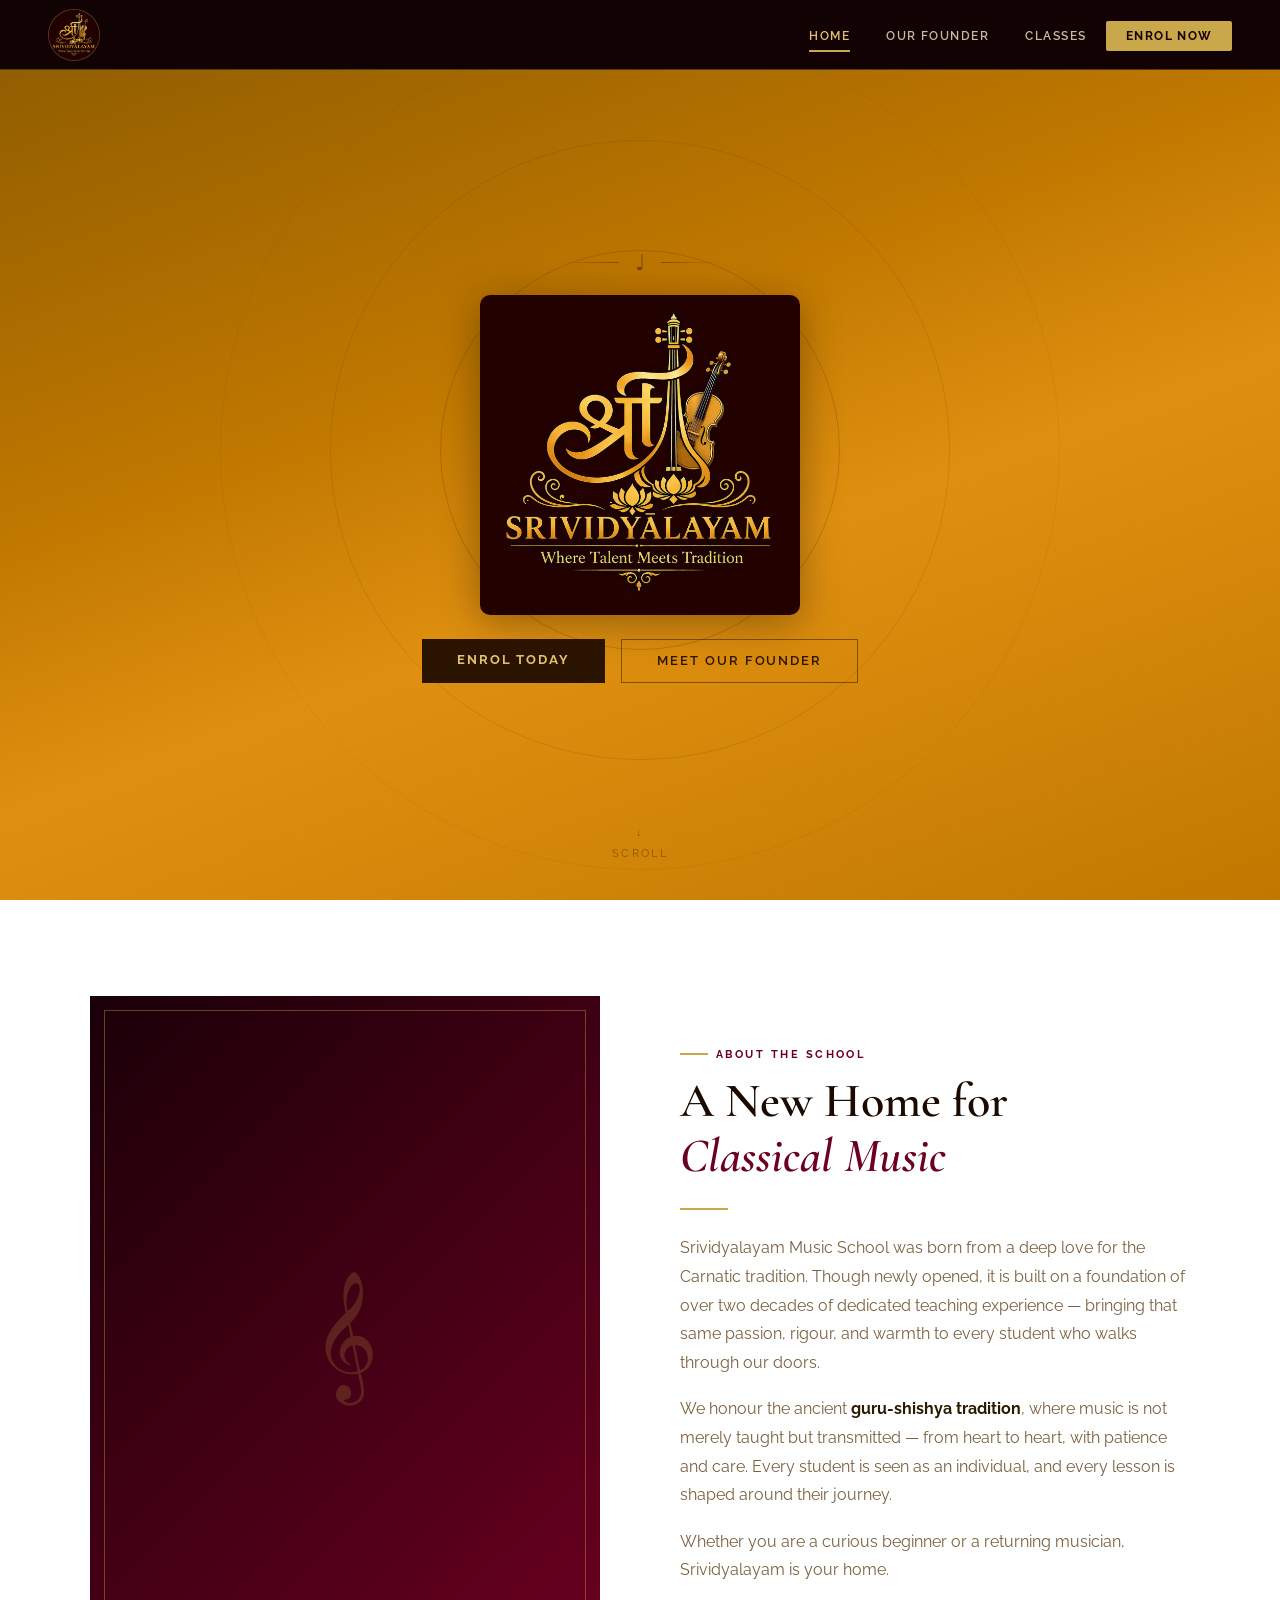
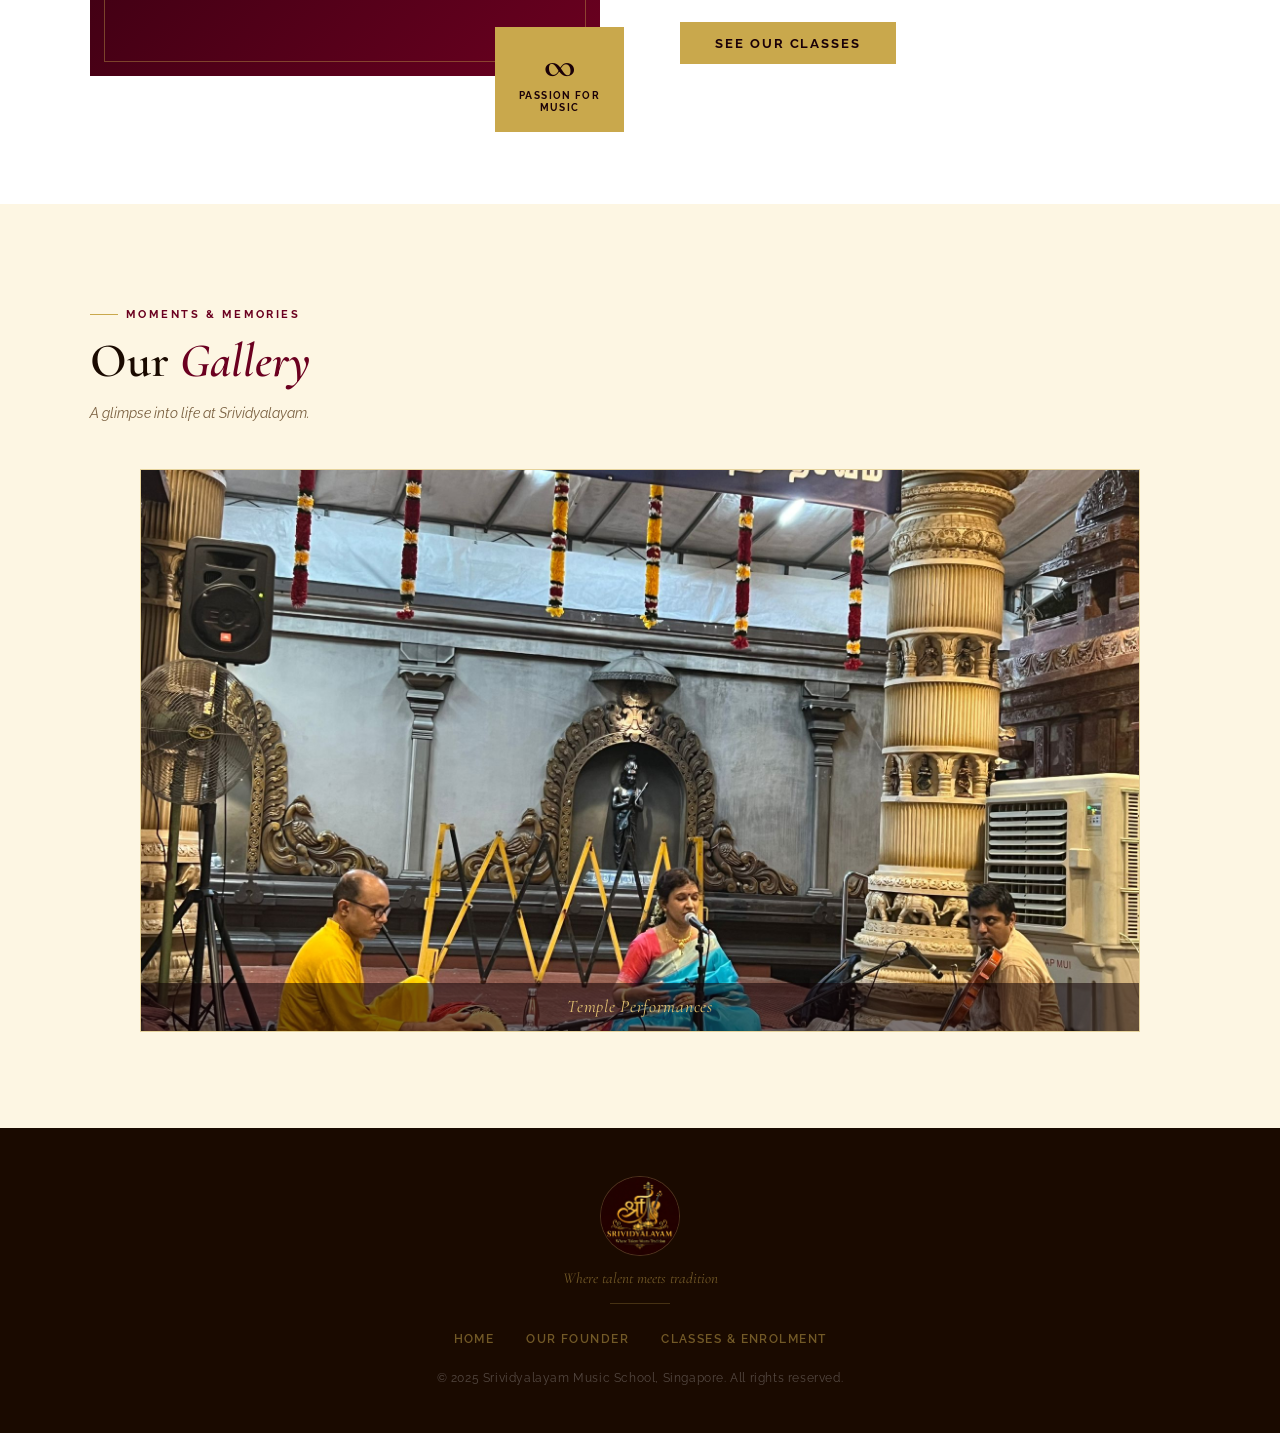
==== srividyalayam/index.html @ ca464e17 "added pictures" ====
<!DOCTYPE html>
<html lang="en">
<head>
  <meta charset="UTF-8" />
  <meta name="viewport" content="width=device-width, initial-scale=1.0" />
  <title>Srividyalayam Music School</title>
  <link rel="stylesheet" href="css/style.css" />
  <link rel="stylesheet" href="css/index.css" />
</head>
<body>

  <!-- NAV -->
  <nav>
    <a class="nav-logo" href="index.html">
      <img src="images/logo.jpg" alt="Srividyalayam Music School" />
    </a>
    <button class="nav-hamburger" aria-label="Toggle menu">
      <span></span><span></span><span></span>
    </button>
    <ul class="nav-links">
      <li><a href="index.html">Home</a></li>
      <li><a href="founder.html">Our Founder</a></li>
      <li><a href="classes.html">Classes</a></li>
      <li><a href="classes.html#enrol" class="nav-cta">Enrol Now</a></li>
    </ul>
  </nav>

  <!-- HERO -->
  <section id="hero" >
    <div class="hero-ornament"></div>
    <div class="hero-ornament"></div>
    <div class="hero-ornament"></div>
    <div class="hero-content">
      <div class="hero-divider">
        <div class="hero-line"></div>
        <span>♩</span>
        <div class="hero-line right"></div>
      </div>
     <img src="images/logo.jpg" ... style="width: min(320px, 78vw); border-radius: 10px; display: block; margin: 0 auto 1.5rem auto; box-shadow: 0 8px 40px rgba(0,0,0,0.35);" />
      <div class="hero-btns">
        <a href="classes.html" class="btn-primary" style="background: #2A1400; color: var(--gold-light);">Enrol Today</a>
        <a href="founder.html" class="btn-ghost" style="color: #2A1400; border-color: rgba(42,20,0,0.5);">Meet Our Founder</a>
      </div>
    </div>
    <div class="hero-scroll">
      <span>↓</span>
      <span>Scroll</span>
    </div>
  </section>

  <!-- ABOUT -->
  <section id="about">
    <div class="section-inner">
      <div class="about-grid">
        <div class="about-visual reveal">
          <div class="about-frame">
            <span class="about-frame-icon">𝄞</span>
          </div>
          <div class="about-badge">
            <!-- Replace with your own milestone, e.g. number of students -->
            <span class="about-badge-num">∞</span>
            <span class="about-badge-label">Passion for<br>Music</span>
          </div>
        </div>
        <div class="about-text reveal">
          <div class="section-badge"><span class="badge-line"></span>About the School</div>
          <h2 class="section-title">A New Home for<br><em>Classical Music</em></h2>
          <div class="about-divider"></div>
          <p>Srividyalayam Music School was born from a deep love for the Carnatic tradition. Though newly opened, it is built on a foundation of over two decades of dedicated teaching experience — bringing that same passion, rigour, and warmth to every student who walks through our doors.</p>
          <p>We honour the ancient <strong>guru-shishya tradition</strong>, where music is not merely taught but transmitted — from heart to heart, with patience and care. Every student is seen as an individual, and every lesson is shaped around their journey.</p>
          <p>Whether you are a curious beginner or a returning musician, Srividyalayam is your home.</p>
          <a href="classes.html" class="btn-primary" style="margin-top: 1.2rem;">See Our Classes</a>
        </div>
      </div>
    </div>
  </section>

<!-- GALLERY -->
<section id="gallery">
  <div class="section-inner">
    <div class="reveal">
      <div class="section-badge"><span class="badge-line"></span>Moments & Memories</div>
      <h2 class="section-title">Our <em>Gallery</em></h2>
      <p class="gallery-note">A glimpse into life at Srividyalayam.</p>
    </div>
    <div class="gallery-carousel reveal">
      <div class="gallery-slide active">
        <img src="images/photo6.jpg" alt="Temple Performances" />
        <div class="gallery-caption">Temple Performances</div>
      </div>
      <div class="gallery-slide">
        <img src="images/photo2.jpg" alt="Competition" />
        <div class="gallery-caption">Competitions</div>
      </div>
      <div class="gallery-slide">
        <img src="images/photo8.jpg" alt="Performances" />
        <div class="gallery-caption">Performances</div>
      </div>
      <div class="gallery-slide">
        <img src="images/photo1.jpg" alt="Temple Performances" />
        <div class="gallery-caption">Temple Performances</div>
      </div>
      <div class="gallery-slide">
        <img src="images/photo3.jpg" alt="Esplanade Concourse" />
        <div class="gallery-caption">Esplanade Concourse Performances</div>
      </div>
      <div class="gallery-slide">
        <img src="images/photo15.jpg" alt="Competition" />
        <div class="gallery-caption">Competitions</div>
      </div>
      <div class="gallery-slide">
        <img src="images/photo14.jpg" alt="Sifas Festival" />
        <div class="gallery-caption">Sifas Festival Concerts</div>
      </div>
      <div class="gallery-slide">
        <img src="images/photo11.jpg" alt="Performances" />
        <div class="gallery-caption">Performances</div>
      </div>
      <div class="gallery-slide">
        <img src="images/photo10.jpg" alt="Temple Performances" />
        <div class="gallery-caption">Temple Performances</div>
      </div>
      <div class="gallery-slide">
        <img src="images/photo4.jpg" alt="Sifas Festival" />
        <div class="gallery-caption">Sifas Festival Concerts</div>
      </div>
      <div class="gallery-slide">
        <img src="images/photo12.jpg" alt="Performances" />
        <div class="gallery-caption">Performances</div>
      </div>
      <div class="gallery-slide">
        <img src="images/photo9.jpg" alt="Esplanade Concourse" />
        <div class="gallery-caption">Esplanade Concourse Performances</div>
      </div>
      <div class="gallery-slide">
        <img src="images/photo16.jpg" alt="Competition" />
        <div class="gallery-caption">Competitions</div>
      </div>
      <div class="gallery-slide">
        <img src="images/photo7.jpg" alt="Temple Performances" />
        <div class="gallery-caption">Temple Performances</div>
      </div>
      <div class="gallery-slide">
        <img src="images/photo13.jpg" alt="Performances" />
        <div class="gallery-caption">Performances</div>
      </div>


      <!-- Dot indicators — 15 dots for 15 slides -->
      <div class="gallery-dots">
        <span class="gallery-dot active"></span>
        <span class="gallery-dot"></span>
        <span class="gallery-dot"></span>
        <span class="gallery-dot"></span>
        <span class="gallery-dot"></span>
        <span class="gallery-dot"></span>
        <span class="gallery-dot"></span>
        <span class="gallery-dot"></span>
        <span class="gallery-dot"></span>
        <span class="gallery-dot"></span>
        <span class="gallery-dot"></span>
        <span class="gallery-dot"></span>
        <span class="gallery-dot"></span>
        <span class="gallery-dot"></span>
        <span class="gallery-dot"></span>
      </div>
    </div>
  </div>
</section>

  <!-- FOOTER -->
  <footer>
    <div class="footer-inner">
      <div class="footer-logo"><img src="images/logo.jpg" alt="Srividyalayam" style="height:80px;width:80px;object-fit:contain;border-radius:50%;border:1px solid rgba(201,168,76,0.3);background:var(--crimson-deep);"></div>
      <div class="footer-tagline">Where talent meets tradition</div>
      <div class="footer-divider"></div>
      <ul class="footer-links">
        <li><a href="index.html">Home</a></li>
        <li><a href="founder.html">Our Founder</a></li>
        <li><a href="classes.html">Classes & Enrolment</a></li>
      </ul>
      <p class="footer-copy">© 2025 Srividyalayam Music School, Singapore. All rights reserved.</p>
    </div>
  </footer>

  <script src="js/main.js"></script>
</body>
</html>
---- srividyalayam/css/style.css ----
/* =============================================
   SRIVIDYALAYAM — Shared Stylesheet
   ============================================= */

@import url('https://fonts.googleapis.com/css2?family=Cormorant+Garamond:ital,wght@0,400;0,500;0,600;1,400;1,600&family=Raleway:wght@300;400;500;600;700&display=swap');

*,
*::before,
*::after {
  margin: 0;
  padding: 0;
  box-sizing: border-box;
}

:root {
  --crimson: #6B0020;
  --crimson-light: #85002A;
  --crimson-deep: #1A0008;
  --gold: #C9A84C;
  --gold-light: #E2C272;
  --gold-pale: #F5E9C8;
  --cream: #FDF6E3;
  --dark: #1A0A00;
  --text: #2C1A00;
  --muted: #7A6040;
}

html {
  scroll-behavior: smooth;
}

body {
  font-family: 'Raleway', sans-serif;
  background: var(--cream);
  color: var(--text);
  overflow-x: hidden;
}

/* ---- NAV ---- */
nav {
  position: fixed;
  top: 0;
  left: 0;
  right: 0;
  z-index: 100;
  background: rgba(15, 0, 5, 0.98);
  backdrop-filter: blur(8px);
  display: flex;
  align-items: center;
  justify-content: space-between;
  padding: 0 3rem;
  height: 70px;
  border-bottom: 1px solid rgba(201, 168, 76, 0.35);
}

.nav-logo {
  display: flex;
  align-items: center;
  text-decoration: none;
}

.nav-logo img {
  height: 52px;
  width: 52px;
  object-fit: contain;
  border-radius: 50%;
  border: 1px solid rgba(201, 168, 76, 0.35);
  background: var(--crimson-deep);
}

.nav-links {
  display: flex;
  gap: 0.25rem;
  list-style: none;
}

.nav-links a {
  font-size: 0.76rem;
  font-weight: 600;
  letter-spacing: 0.12em;
  text-transform: uppercase;
  color: rgba(245, 233, 200, 0.8);
  text-decoration: none;
  padding: 0.5rem 1rem;
  transition: color 0.2s;
  position: relative;
}

.nav-links a:hover {
  color: var(--gold-light);
}

.nav-links a.active {
  color: var(--gold-light);
}

.nav-links a.active::after {
  content: '';
  position: absolute;
  bottom: -1px;
  left: 1rem;
  right: 1rem;
  height: 2px;
  background: var(--gold);
}

.nav-cta {
  background: var(--gold) !important;
  color: var(--crimson-deep) !important;
  border-radius: 2px;
  font-weight: 700 !important;
  padding: 0.5rem 1.2rem !important;
}

.nav-cta:hover {
  background: var(--gold-light) !important;
}

.nav-cta.active::after {
  display: none;
}

/* Hamburger */
.nav-hamburger {
  display: none;
  flex-direction: column;
  gap: 5px;
  cursor: pointer;
  background: none;
  border: none;
  padding: 4px;
}

.nav-hamburger span {
  display: block;
  width: 24px;
  height: 2px;
  background: var(--gold-light);
  transition: all 0.3s;
}

/* ---- SHARED UTILITIES ---- */
.section-inner {
  max-width: 1100px;
  margin: 0 auto;
}

.section-badge {
  display: inline-flex;
  align-items: center;
  gap: 0.5rem;
  font-size: 0.7rem;
  font-weight: 700;
  letter-spacing: 0.22em;
  text-transform: uppercase;
  color: var(--crimson);
  margin-bottom: 0.8rem;
}

.badge-line {
  width: 28px;
  height: 1.5px;
  background: var(--gold);
  display: inline-block;
}

.section-title {
  font-family: 'Cormorant Garamond', serif;
  font-size: clamp(2rem, 4vw, 3rem);
  font-weight: 600;
  color: var(--dark);
  line-height: 1.15;
  margin-bottom: 1rem;
}

.section-title em {
  font-style: italic;
  color: var(--crimson);
}

.btn-primary {
  background: var(--gold);
  color: var(--crimson-deep);
  padding: 0.85rem 2.2rem;
  font-family: 'Raleway', sans-serif;
  font-size: 0.8rem;
  font-weight: 700;
  letter-spacing: 0.15em;
  text-transform: uppercase;
  border: none;
  cursor: pointer;
  text-decoration: none;
  display: inline-block;
  transition: background 0.2s, transform 0.15s;
  border-radius: 0;
}

.btn-primary:hover {
  background: var(--gold-light);
  transform: translateY(-1px);
}

.btn-ghost {
  background: transparent;
  color: var(--gold-light);
  padding: 0.85rem 2.2rem;
  font-family: 'Raleway', sans-serif;
  font-size: 0.8rem;
  font-weight: 600;
  letter-spacing: 0.15em;
  text-transform: uppercase;
  border: 1px solid rgba(201, 168, 76, 0.5);
  cursor: pointer;
  text-decoration: none;
  display: inline-block;
  transition: border-color 0.2s, color 0.2s;
}

.btn-ghost:hover {
  border-color: var(--gold);
  color: var(--gold);
}

/* ---- REVEAL ANIMATION ---- */
.reveal {
  opacity: 0;
  transform: translateY(28px);
  transition: opacity 0.65s ease, transform 0.65s ease;
}

.reveal.visible {
  opacity: 1;
  transform: none;
}

/* ---- PAGE HERO (founder + classes pages) ---- */
.page-hero {
  background: linear-gradient(160deg, #8B5A00 0%, #C07800 40%, #E09010 60%, #C07800 100%);
  padding: 12rem 2rem 8rem;
  text-align: center;
  position: relative;
  overflow: hidden;
}

.page-hero::before {
  content: '';
  position: absolute;
  width: 500px;
  height: 500px;
  border-radius: 50%;
  border: 1px solid rgba(100, 50, 0, 0.2);
  top: 50%;
  left: 50%;
  transform: translate(-50%, -50%);
  pointer-events: none;
}

.page-hero-label {
  font-size: 0.7rem;
  font-weight: 700;
  letter-spacing: 0.28em;
  text-transform: uppercase;
  color: var(--crimson-deep);
  margin-bottom: 0.8rem;
  display: block;
  position: relative;
  z-index: 2;
}

.page-hero-title {
  font-family: 'Cormorant Garamond', serif;
  font-size: clamp(2.4rem, 5vw, 4rem);
  font-weight: 600;
  color: var(--crimson-deep);
  line-height: 1.1;
  position: relative;
  z-index: 2;
}

.page-hero-title em {
  font-style: italic;
  color: var(--crimson);
}

.page-hero-sub {
  font-family: 'Cormorant Garamond', serif;
  font-size: 1.1rem;
  font-style: italic;
  color: rgba(92, 0, 0, 0.6);
  margin-top: 0.75rem;
  position: relative;
  z-index: 2;
}

/* ---- SHARED FORM STYLES ---- */
.form-heading {
  font-family: 'Cormorant Garamond', serif;
  font-size: 1.6rem;
  font-weight: 600;
  color: var(--dark);
  margin-bottom: 0.4rem;
}

.form-sub {
  font-size: 0.85rem;
  color: var(--muted);
  margin-bottom: 1.8rem;
  line-height: 1.6;
}

.form-group {
  margin-bottom: 1.2rem;
}

.form-group label {
  display: block;
  font-size: 0.68rem;
  font-weight: 700;
  letter-spacing: 0.15em;
  text-transform: uppercase;
  color: var(--muted);
  margin-bottom: 0.4rem;
}

.form-group input,
.form-group select,
.form-group textarea {
  width: 100%;
  padding: 0.75rem 1rem;
  border: 1px solid rgba(107, 0, 32, 0.2);
  background: var(--cream);
  font-family: 'Raleway', sans-serif;
  font-size: 0.9rem;
  color: var(--text);
  outline: none;
  transition: border-color 0.2s;
  border-radius: 0;
  appearance: none;
}

.form-group input:focus,
.form-group select:focus,
.form-group textarea:focus {
  border-color: var(--crimson);
}

.form-group textarea {
  resize: vertical;
  min-height: 110px;
}

.form-row {
  display: grid;
  grid-template-columns: 1fr 1fr;
  gap: 1rem;
}

.form-submit {
  width: 100%;
  background: var(--crimson);
  color: var(--gold-pale);
  border: none;
  padding: 1rem;
  font-family: 'Raleway', sans-serif;
  font-size: 0.78rem;
  font-weight: 700;
  letter-spacing: 0.18em;
  text-transform: uppercase;
  cursor: pointer;
  transition: background 0.2s;
  border-radius: 0;
  margin-top: 0.5rem;
}

.form-submit:hover {
  background: var(--crimson-deep);
}

.form-success {
  display: none;
  text-align: center;
  padding: 2rem;
  font-family: 'Cormorant Garamond', serif;
  font-size: 1.2rem;
  color: var(--crimson);
  font-style: italic;
}

.form-note {
  font-size: 0.78rem;
  color: var(--muted);
  font-style: italic;
  margin-bottom: 1rem;
}

/* ---- FOOTER ---- */
footer {
  background: var(--dark);
  padding: 3rem 2rem;
  text-align: center;
}

.footer-inner {
  max-width: 1100px;
  margin: 0 auto;
}

.footer-logo {
  font-family: 'Cormorant Garamond', serif;
  font-size: 1.6rem;
  font-weight: 600;
  color: var(--gold-light);
  margin-bottom: 0.4rem;
}

.footer-tagline {
  font-family: 'Cormorant Garamond', serif;
  font-style: italic;
  color: rgba(201, 168, 76, 0.5);
  font-size: 0.95rem;
  margin-bottom: 1rem;
}

.footer-links {
  display: flex;
  gap: 2rem;
  justify-content: center;
  list-style: none;
  margin-bottom: 1.5rem;
}

.footer-links a {
  font-size: 0.75rem;
  font-weight: 600;
  letter-spacing: 0.12em;
  text-transform: uppercase;
  color: rgba(201, 168, 76, 0.5);
  text-decoration: none;
  transition: color 0.2s;
}

.footer-links a:hover {
  color: var(--gold);
}

.footer-divider {
  width: 60px;
  height: 1px;
  background: rgba(201, 168, 76, 0.25);
  margin: 0 auto 1.5rem;
}

.footer-copy {
  font-size: 0.75rem;
  color: rgba(255, 255, 255, 0.25);
  letter-spacing: 0.05em;
}

/* ---- RESPONSIVE ---- */
@media (max-width: 768px) {
  nav {
    padding: 0 1.5rem;
  }

  .nav-hamburger {
    display: flex;
  }

  .nav-links {
    display: none;
    position: absolute;
    top: 70px;
    left: 0;
    right: 0;
    background: var(--crimson-deep);
    flex-direction: column;
    padding: 1rem 0;
    border-bottom: 1px solid rgba(201, 168, 76, 0.3);
  }

  .nav-links.open {
    display: flex;
  }

  .nav-links a {
    padding: 0.85rem 2rem;
  }

  .nav-links a.active::after {
    display: none;
  }

  .form-row {
    grid-template-columns: 1fr;
  }

  .page-hero {
    padding: 9rem 2rem 5rem;
  }
}
---- srividyalayam/css/index.css ----
/* =============================================
   SRIVIDYALAYAM — index.html styles
   ============================================= */

/* Reveal animation */
.reveal {
    opacity: 0;
    transform: translateY(28px);
    transition: opacity 0.65s ease, transform 0.65s ease;
}

.reveal.visible {
    opacity: 1;
    transform: none;
}

/* HERO */
#hero {
    min-height: 100vh;
background: linear-gradient(160deg, #8B5A00 0%, #C07800 40%, #E09010 60%, #C07800 100%);
    display: flex;
    align-items: center;
    justify-content: center;
    text-align: center;
    position: relative;
    overflow: hidden;
    padding: 6rem 2rem 4rem;
}

.hero-ornament {
    position: absolute;
    border-radius: 50%;
    border: 1px solid rgba(201, 168, 76, 0.1);
    top: 50%;
    left: 50%;
    transform: translate(-50%, -50%);
    pointer-events: none;
}

.hero-ornament:nth-child(1) {
    width: 400px;
    height: 400px;
    border-color: rgba(100, 50, 0, 0.25);
}

.hero-ornament:nth-child(2) {
    width: 620px;
    height: 620px;
    border-color: rgba(100, 50, 0, 0.15);
}

.hero-ornament:nth-child(3) {
    width: 840px;
    height: 840px;
    border-color: rgba(100, 50, 0, 0.08);
}

.hero-content {
    position: relative;
    z-index: 2;
    max-width: 720px;
}

.hero-divider {
    display: flex;
    align-items: center;
    gap: 1rem;
    margin-bottom: 1.2rem;
    justify-content: center;
}

.hero-divider span {
    font-size: 1.4rem;
    color: rgba(80, 40, 0, 0.6);
}

.hero-line {
    height: 1px;
    width: 60px;
    background: linear-gradient(to right, transparent, rgba(80, 40, 0, 0.5));
}

.hero-line.right {
    background: linear-gradient(to left, transparent, rgba(80, 40, 0, 0.5));
}

.hero-btns {
    display: flex;
    gap: 1rem;
    justify-content: center;
    flex-wrap: wrap;
}

.hero-scroll {
    position: absolute;
    bottom: 2.5rem;
    left: 50%;
    transform: translateX(-50%);
    color: rgba(80, 40, 0, 0.5);
    font-size: 0.68rem;
    letter-spacing: 0.22em;
    text-transform: uppercase;
    display: flex;
    flex-direction: column;
    align-items: center;
    gap: 0.5rem;
    animation: bobble 2.5s ease-in-out infinite;
}

@keyframes bobble {

    0%,
    100% {
        opacity: 0.4;
        transform: translateX(-50%) translateY(0);
    }

    50% {
        opacity: 1;
        transform: translateX(-50%) translateY(6px);
    }
}

/* ABOUT */
#about {
    background: white;
    padding: 6rem 2rem;
}

.about-grid {
    display: grid;
    grid-template-columns: 1fr 1fr;
    gap: 5rem;
    align-items: center;
}

.about-frame {
    width: 100%;
    aspect-ratio: 3/4;
    background: linear-gradient(135deg, var(--crimson-deep), var(--crimson));
    display: flex;
    align-items: center;
    justify-content: center;
    position: relative;
    overflow: hidden;
}

.about-frame::before {
    content: '';
    position: absolute;
    inset: 14px;
    border: 1px solid rgba(201, 168, 76, 0.4);
    pointer-events: none;
    z-index: 1;
}

.about-frame-icon {
    font-size: 7rem;
    color: rgba(201, 168, 76, 0.2);
    font-family: serif;
}

.about-badge {
    position: absolute;
    bottom: -1.5rem;
    right: -1.5rem;
    background: var(--gold);
    padding: 1.2rem 1.5rem;
    text-align: center;
}

.about-badge-num {
    font-family: 'Cormorant Garamond', serif;
    font-size: 2.4rem;
    font-weight: 600;
    color: var(--crimson-deep);
    display: block;
    line-height: 1;
}

.about-badge-label {
    font-size: 0.65rem;
    font-weight: 700;
    letter-spacing: 0.13em;
    text-transform: uppercase;
    color: var(--crimson-deep);
    margin-top: 0.25rem;
    display: block;
}

.about-visual {
    position: relative;
    padding-bottom: 2rem;
}

.about-divider {
    width: 48px;
    height: 2px;
    background: var(--gold);
    margin: 1.5rem 0;
}

.about-text p {
    font-size: 0.97rem;
    line-height: 1.85;
    color: var(--muted);
    margin-bottom: 1.1rem;
}

.about-text p strong {
    color: var(--text);
}

/* GALLERY */
#gallery { background: var(--cream); padding: 6rem 2rem; }
.gallery-note {
  font-size: 0.88rem; color: var(--muted);
  font-style: italic; margin-top: 0.5rem; margin-bottom: 3rem;
}

.gallery-carousel {
  position: relative;
  width: 100%;
  max-width: 1000px;
  aspect-ratio: 16/9;
  margin: 0 auto;
  background: var(--gold-pale);
  border: 1px solid rgba(201, 168, 76, 0.35);
  overflow: hidden;
}

.gallery-slide {
  position: absolute; inset: 0;
  display: flex; align-items: center; justify-content: center;
  opacity: 0;
  transition: opacity 1.2s ease-in-out;
}

.gallery-slide.active { opacity: 1; }

.gallery-slide img {
  width: 100%; height: 100%;
  object-fit: cover;
  display: block;
}

.gallery-emoji {
  font-size: 6rem;
  color: rgba(139, 0, 0, 0.15);
}

.gallery-caption {
  position: absolute; bottom: 0; left: 0; right: 0;
  background: rgba(15, 0, 5, 0.55);
  color: var(--gold-light);
  font-family: 'Cormorant Garamond', serif;
  font-size: 1.1rem; font-style: italic;
  letter-spacing: 0.04em;
  padding: 0.85rem 1.5rem;
  text-align: center;
}

.gallery-dots {
  position: absolute; bottom: 3rem; left: 50%; transform: translateX(-50%);
  display: flex; gap: 0.5rem; z-index: 2;
}

.gallery-dot {
  width: 7px; height: 7px; border-radius: 50%;
  background: rgba(201, 168, 76, 0.35);
  cursor: pointer; transition: background 0.3s;
}

.gallery-dot.active { background: var(--gold); }

.gallery-dots {
  display: none;
}

@media (max-width: 768px) {
  .gallery-carousel { max-width: 100%; }
}
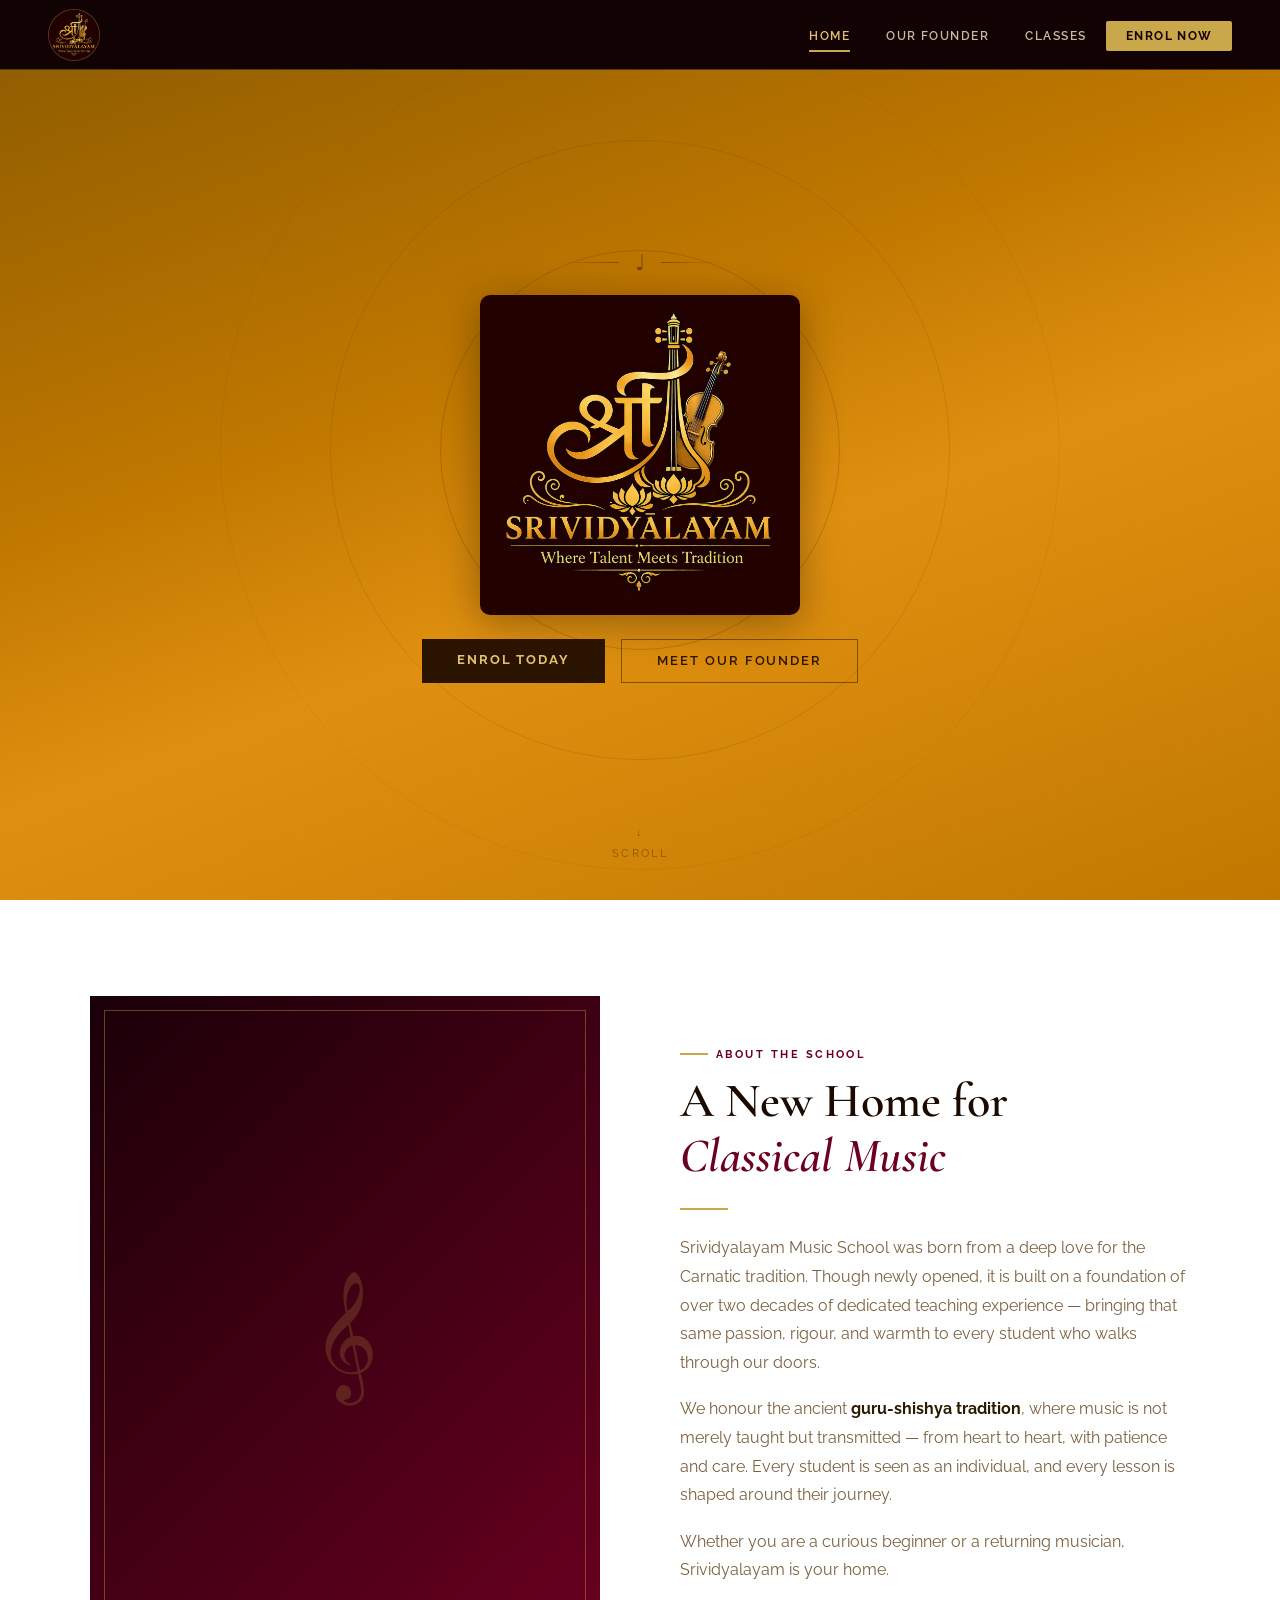
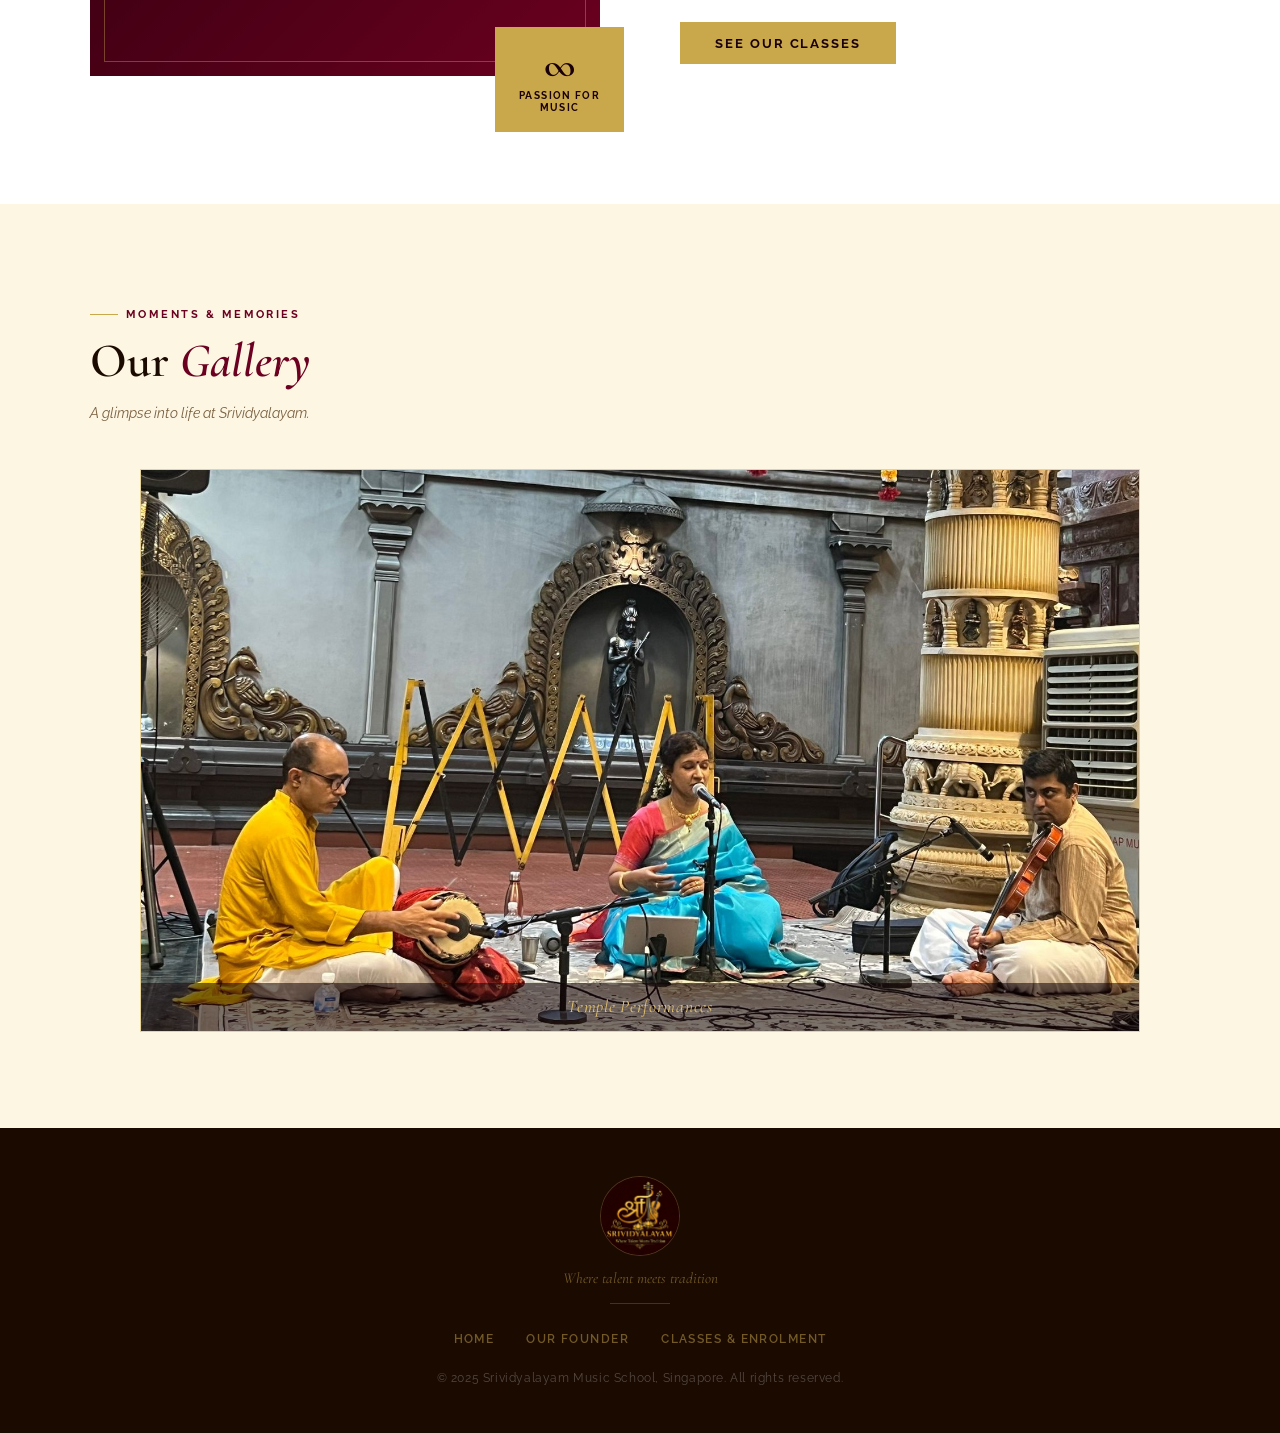
==== commit c8123d1e: "edit gallery speed" ====
--- a/srividyalayam/index.html
+++ b/srividyalayam/index.html
@@ -89,7 +89,7 @@
         <div class="gallery-caption">Temple Performances</div>
       </div>
       <div class="gallery-slide">
-        <img src="images/photo2.jpg" alt="Competition" />
+        <img src="images/photo15.jpg" alt="Competition" />
         <div class="gallery-caption">Competitions</div>
       </div>
       <div class="gallery-slide">
@@ -105,12 +105,12 @@
         <div class="gallery-caption">Esplanade Concourse Performances</div>
       </div>
       <div class="gallery-slide">
-        <img src="images/photo15.jpg" alt="Competition" />
-        <div class="gallery-caption">Competitions</div>
-      </div>
-      <div class="gallery-slide">
         <img src="images/photo14.jpg" alt="Sifas Festival" />
         <div class="gallery-caption">Sifas Festival Concerts</div>
+      </div>
+            <div class="gallery-slide">
+        <img src="images/photo2.jpg" alt="Temple Performances" />
+        <div class="gallery-caption">Temple Performances</div>
       </div>
       <div class="gallery-slide">
         <img src="images/photo11.jpg" alt="Performances" />
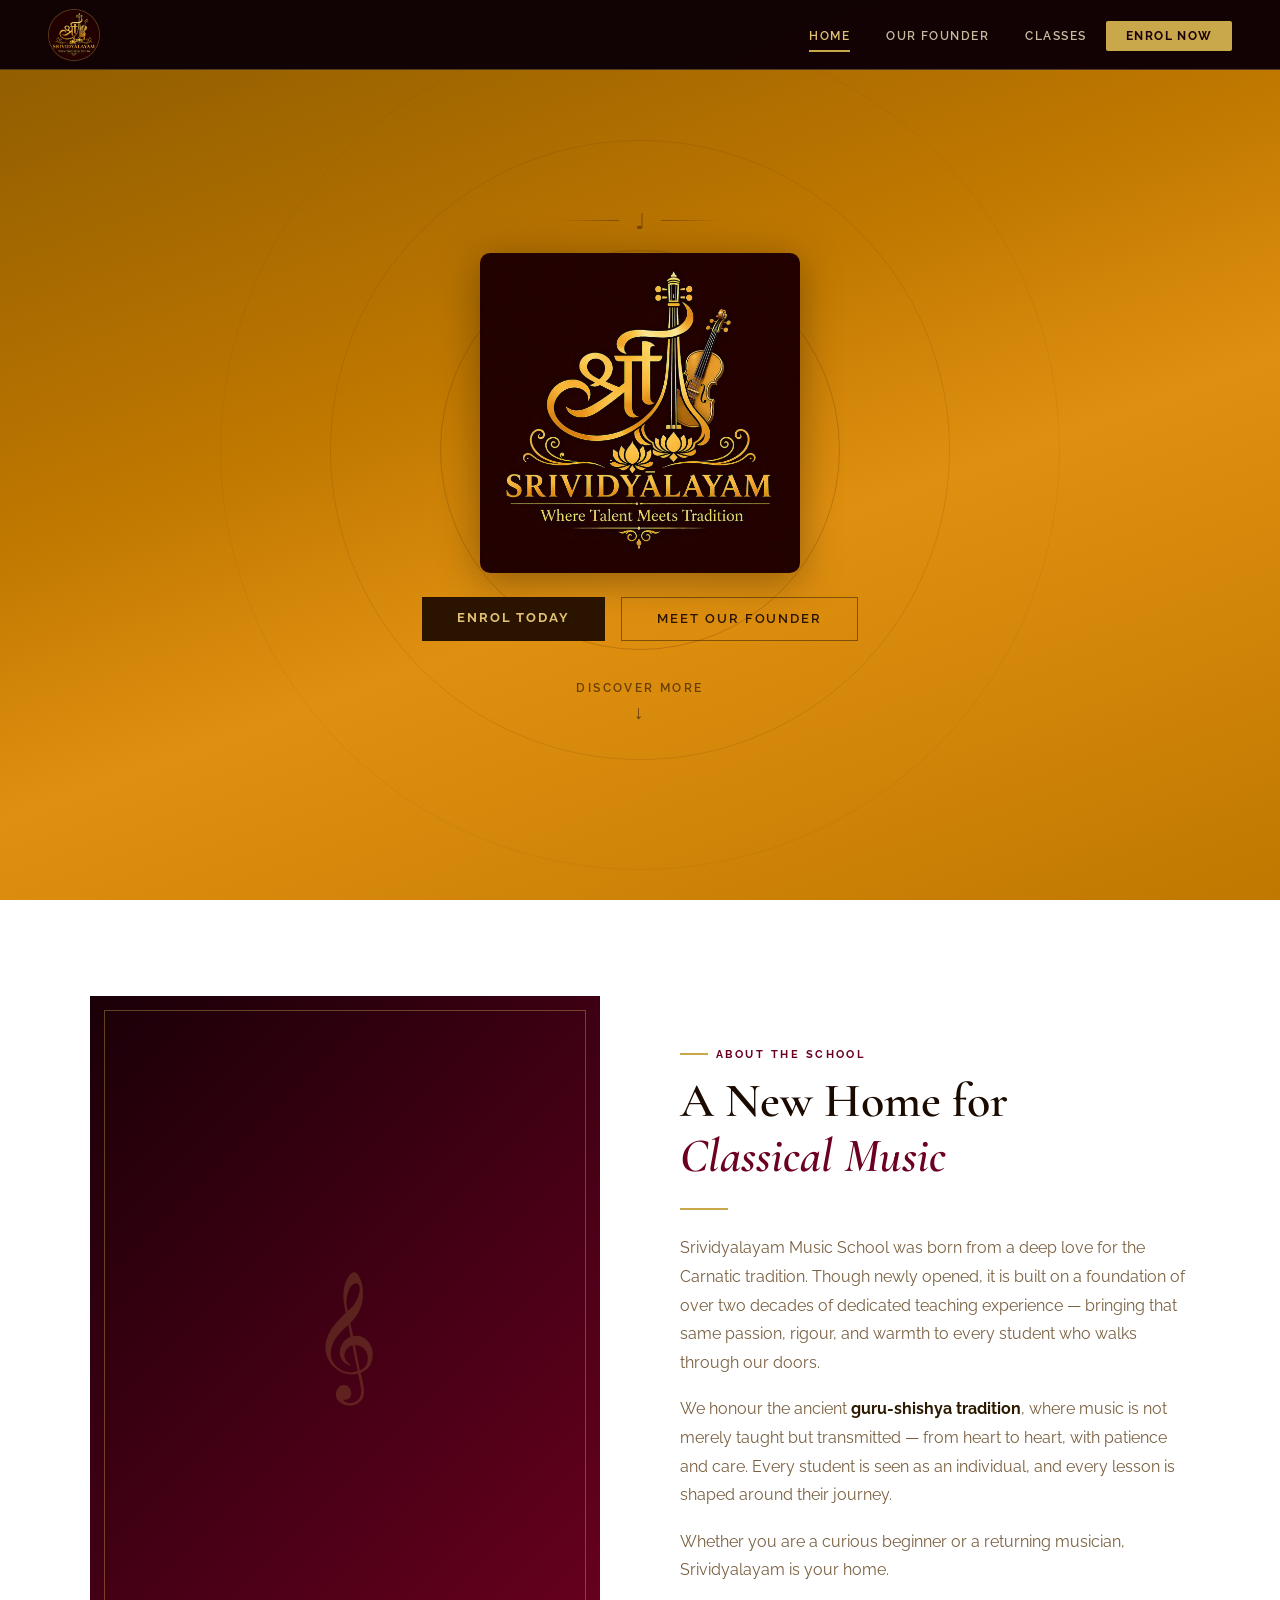
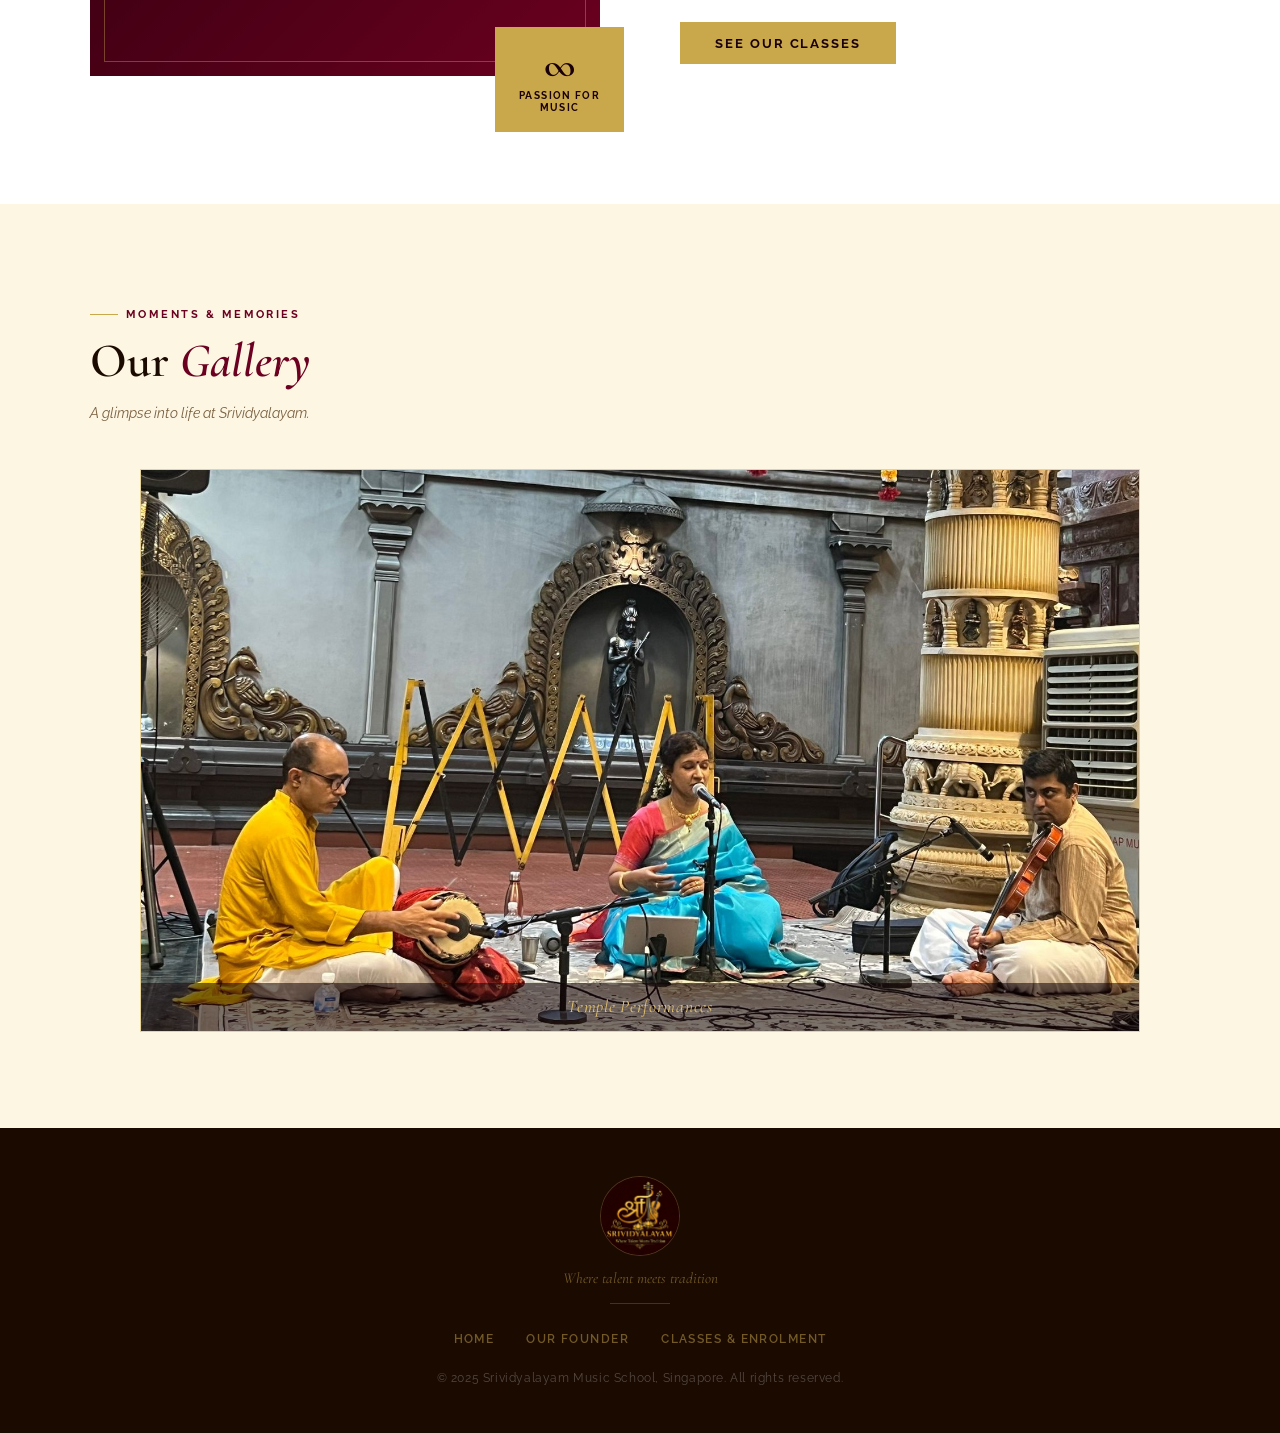
==== commit 8903c6e7: "edit content" ====
--- a/srividyalayam/index.html
+++ b/srividyalayam/index.html
@@ -26,7 +26,7 @@
   </nav>
 
   <!-- HERO -->
-  <section id="hero" >
+  <section id="hero">
     <div class="hero-ornament"></div>
     <div class="hero-ornament"></div>
     <div class="hero-ornament"></div>
@@ -36,15 +36,15 @@
         <span>♩</span>
         <div class="hero-line right"></div>
       </div>
-     <img src="images/logo.jpg" ... style="width: min(320px, 78vw); border-radius: 10px; display: block; margin: 0 auto 1.5rem auto; box-shadow: 0 8px 40px rgba(0,0,0,0.35);" />
+      <img src="images/logo.jpg" style="width: min(320px, 78vw); border-radius: 10px; display: block; margin: 0 auto 1.5rem auto; box-shadow: 0 8px 40px rgba(0,0,0,0.35);" />
       <div class="hero-btns">
         <a href="classes.html" class="btn-primary" style="background: #2A1400; color: var(--gold-light);">Enrol Today</a>
         <a href="founder.html" class="btn-ghost" style="color: #2A1400; border-color: rgba(42,20,0,0.5);">Meet Our Founder</a>
       </div>
-    </div>
-    <div class="hero-scroll">
-      <span>↓</span>
-      <span>Scroll</span>
+      <div class="hero-discover">
+        <span>Discover More</span>
+        <span class="hero-discover-arrow">↓</span>
+      </div>
     </div>
   </section>
 
@@ -57,7 +57,6 @@
             <span class="about-frame-icon">𝄞</span>
           </div>
           <div class="about-badge">
-            <!-- Replace with your own milestone, e.g. number of students -->
             <span class="about-badge-num">∞</span>
             <span class="about-badge-label">Passion for<br>Music</span>
           </div>
@@ -75,98 +74,97 @@
     </div>
   </section>
 
-<!-- GALLERY -->
-<section id="gallery">
-  <div class="section-inner">
-    <div class="reveal">
-      <div class="section-badge"><span class="badge-line"></span>Moments & Memories</div>
-      <h2 class="section-title">Our <em>Gallery</em></h2>
-      <p class="gallery-note">A glimpse into life at Srividyalayam.</p>
-    </div>
-    <div class="gallery-carousel reveal">
-      <div class="gallery-slide active">
-        <img src="images/photo6.jpg" alt="Temple Performances" />
-        <div class="gallery-caption">Temple Performances</div>
+  <!-- GALLERY -->
+  <section id="gallery">
+    <div class="section-inner">
+      <div class="reveal">
+        <div class="section-badge"><span class="badge-line"></span>Moments & Memories</div>
+        <h2 class="section-title">Our <em>Gallery</em></h2>
+        <p class="gallery-note">A glimpse into life at Srividyalayam.</p>
       </div>
-      <div class="gallery-slide">
-        <img src="images/photo15.jpg" alt="Competition" />
-        <div class="gallery-caption">Competitions</div>
-      </div>
-      <div class="gallery-slide">
-        <img src="images/photo8.jpg" alt="Performances" />
-        <div class="gallery-caption">Performances</div>
-      </div>
-      <div class="gallery-slide">
-        <img src="images/photo1.jpg" alt="Temple Performances" />
-        <div class="gallery-caption">Temple Performances</div>
-      </div>
-      <div class="gallery-slide">
-        <img src="images/photo3.jpg" alt="Esplanade Concourse" />
-        <div class="gallery-caption">Esplanade Concourse Performances</div>
-      </div>
-      <div class="gallery-slide">
-        <img src="images/photo14.jpg" alt="Sifas Festival" />
-        <div class="gallery-caption">Sifas Festival Concerts</div>
-      </div>
-            <div class="gallery-slide">
-        <img src="images/photo2.jpg" alt="Temple Performances" />
-        <div class="gallery-caption">Temple Performances</div>
-      </div>
-      <div class="gallery-slide">
-        <img src="images/photo11.jpg" alt="Performances" />
-        <div class="gallery-caption">Performances</div>
-      </div>
-      <div class="gallery-slide">
-        <img src="images/photo10.jpg" alt="Temple Performances" />
-        <div class="gallery-caption">Temple Performances</div>
-      </div>
-      <div class="gallery-slide">
-        <img src="images/photo4.jpg" alt="Sifas Festival" />
-        <div class="gallery-caption">Sifas Festival Concerts</div>
-      </div>
-      <div class="gallery-slide">
-        <img src="images/photo12.jpg" alt="Performances" />
-        <div class="gallery-caption">Performances</div>
-      </div>
-      <div class="gallery-slide">
-        <img src="images/photo9.jpg" alt="Esplanade Concourse" />
-        <div class="gallery-caption">Esplanade Concourse Performances</div>
-      </div>
-      <div class="gallery-slide">
-        <img src="images/photo16.jpg" alt="Competition" />
-        <div class="gallery-caption">Competitions</div>
-      </div>
-      <div class="gallery-slide">
-        <img src="images/photo7.jpg" alt="Temple Performances" />
-        <div class="gallery-caption">Temple Performances</div>
-      </div>
-      <div class="gallery-slide">
-        <img src="images/photo13.jpg" alt="Performances" />
-        <div class="gallery-caption">Performances</div>
-      </div>
+      <div class="gallery-carousel reveal">
+        <div class="gallery-slide active">
+          <img src="images/photo6.jpg" alt="Temple Performances" />
+          <div class="gallery-caption">Temple Performances</div>
+        </div>
+        <div class="gallery-slide">
+          <img src="images/photo15.jpg" alt="Competition" />
+          <div class="gallery-caption">Competitions</div>
+        </div>
+        <div class="gallery-slide">
+          <img src="images/photo8.jpg" alt="Performances" />
+          <div class="gallery-caption">Performances</div>
+        </div>
+        <div class="gallery-slide">
+          <img src="images/photo1.jpg" alt="Temple Performances" />
+          <div class="gallery-caption">Temple Performances</div>
+        </div>
+        <div class="gallery-slide">
+          <img src="images/photo3.jpg" alt="Esplanade Concourse" />
+          <div class="gallery-caption">Esplanade Concourse Performances</div>
+        </div>
+        <div class="gallery-slide">
+          <img src="images/photo14.jpg" alt="Sifas Festival" />
+          <div class="gallery-caption">Sifas Festival Concerts</div>
+        </div>
+        <div class="gallery-slide">
+          <img src="images/photo2.jpg" alt="Temple Performances" />
+          <div class="gallery-caption">Temple Performances</div>
+        </div>
+        <div class="gallery-slide">
+          <img src="images/photo11.jpg" alt="Performances" />
+          <div class="gallery-caption">Performances</div>
+        </div>
+        <div class="gallery-slide">
+          <img src="images/photo10.jpg" alt="Temple Performances" />
+          <div class="gallery-caption">Temple Performances</div>
+        </div>
+        <div class="gallery-slide">
+          <img src="images/photo4.jpg" alt="Sifas Festival" />
+          <div class="gallery-caption">Sifas Festival Concerts</div>
+        </div>
+        <div class="gallery-slide">
+          <img src="images/photo12.jpg" alt="Performances" />
+          <div class="gallery-caption">Performances</div>
+        </div>
+        <div class="gallery-slide">
+          <img src="images/photo9.jpg" alt="Esplanade Concourse" />
+          <div class="gallery-caption">Esplanade Concourse Performances</div>
+        </div>
+        <div class="gallery-slide">
+          <img src="images/photo16.jpg" alt="Competition" />
+          <div class="gallery-caption">Competitions</div>
+        </div>
+        <div class="gallery-slide">
+          <img src="images/photo7.jpg" alt="Temple Performances" />
+          <div class="gallery-caption">Temple Performances</div>
+        </div>
+        <div class="gallery-slide">
+          <img src="images/photo13.jpg" alt="Performances" />
+          <div class="gallery-caption">Performances</div>
+        </div>
 
-
-      <!-- Dot indicators — 15 dots for 15 slides -->
-      <div class="gallery-dots">
-        <span class="gallery-dot active"></span>
-        <span class="gallery-dot"></span>
-        <span class="gallery-dot"></span>
-        <span class="gallery-dot"></span>
-        <span class="gallery-dot"></span>
-        <span class="gallery-dot"></span>
-        <span class="gallery-dot"></span>
-        <span class="gallery-dot"></span>
-        <span class="gallery-dot"></span>
-        <span class="gallery-dot"></span>
-        <span class="gallery-dot"></span>
-        <span class="gallery-dot"></span>
-        <span class="gallery-dot"></span>
-        <span class="gallery-dot"></span>
-        <span class="gallery-dot"></span>
+        <!-- Dots hidden via CSS -->
+        <div class="gallery-dots">
+          <span class="gallery-dot active"></span>
+          <span class="gallery-dot"></span>
+          <span class="gallery-dot"></span>
+          <span class="gallery-dot"></span>
+          <span class="gallery-dot"></span>
+          <span class="gallery-dot"></span>
+          <span class="gallery-dot"></span>
+          <span class="gallery-dot"></span>
+          <span class="gallery-dot"></span>
+          <span class="gallery-dot"></span>
+          <span class="gallery-dot"></span>
+          <span class="gallery-dot"></span>
+          <span class="gallery-dot"></span>
+          <span class="gallery-dot"></span>
+          <span class="gallery-dot"></span>
+        </div>
       </div>
     </div>
-  </div>
-</section>
+  </section>
 
   <!-- FOOTER -->
   <footer>
--- a/srividyalayam/css/index.css
+++ b/srividyalayam/css/index.css
@@ -279,4 +279,22 @@
 
 @media (max-width: 768px) {
   .gallery-carousel { max-width: 100%; }
+}
+
+.hero-discover {
+  display: flex; flex-direction: column; align-items: center; gap: 0.4rem;
+  margin-top: 2.5rem;
+  color: rgba(42, 20, 0, 0.65);
+  font-size: 0.75rem; font-weight: 600;
+  letter-spacing: 0.2em; text-transform: uppercase;
+  cursor: pointer;
+  animation: bobble 2.5s ease-in-out infinite;
+}
+
+.hero-discover-arrow {
+  font-size: 1.2rem;
+}
+
+.hero-discover:hover {
+  color: rgba(42, 20, 0, 0.9);
 }
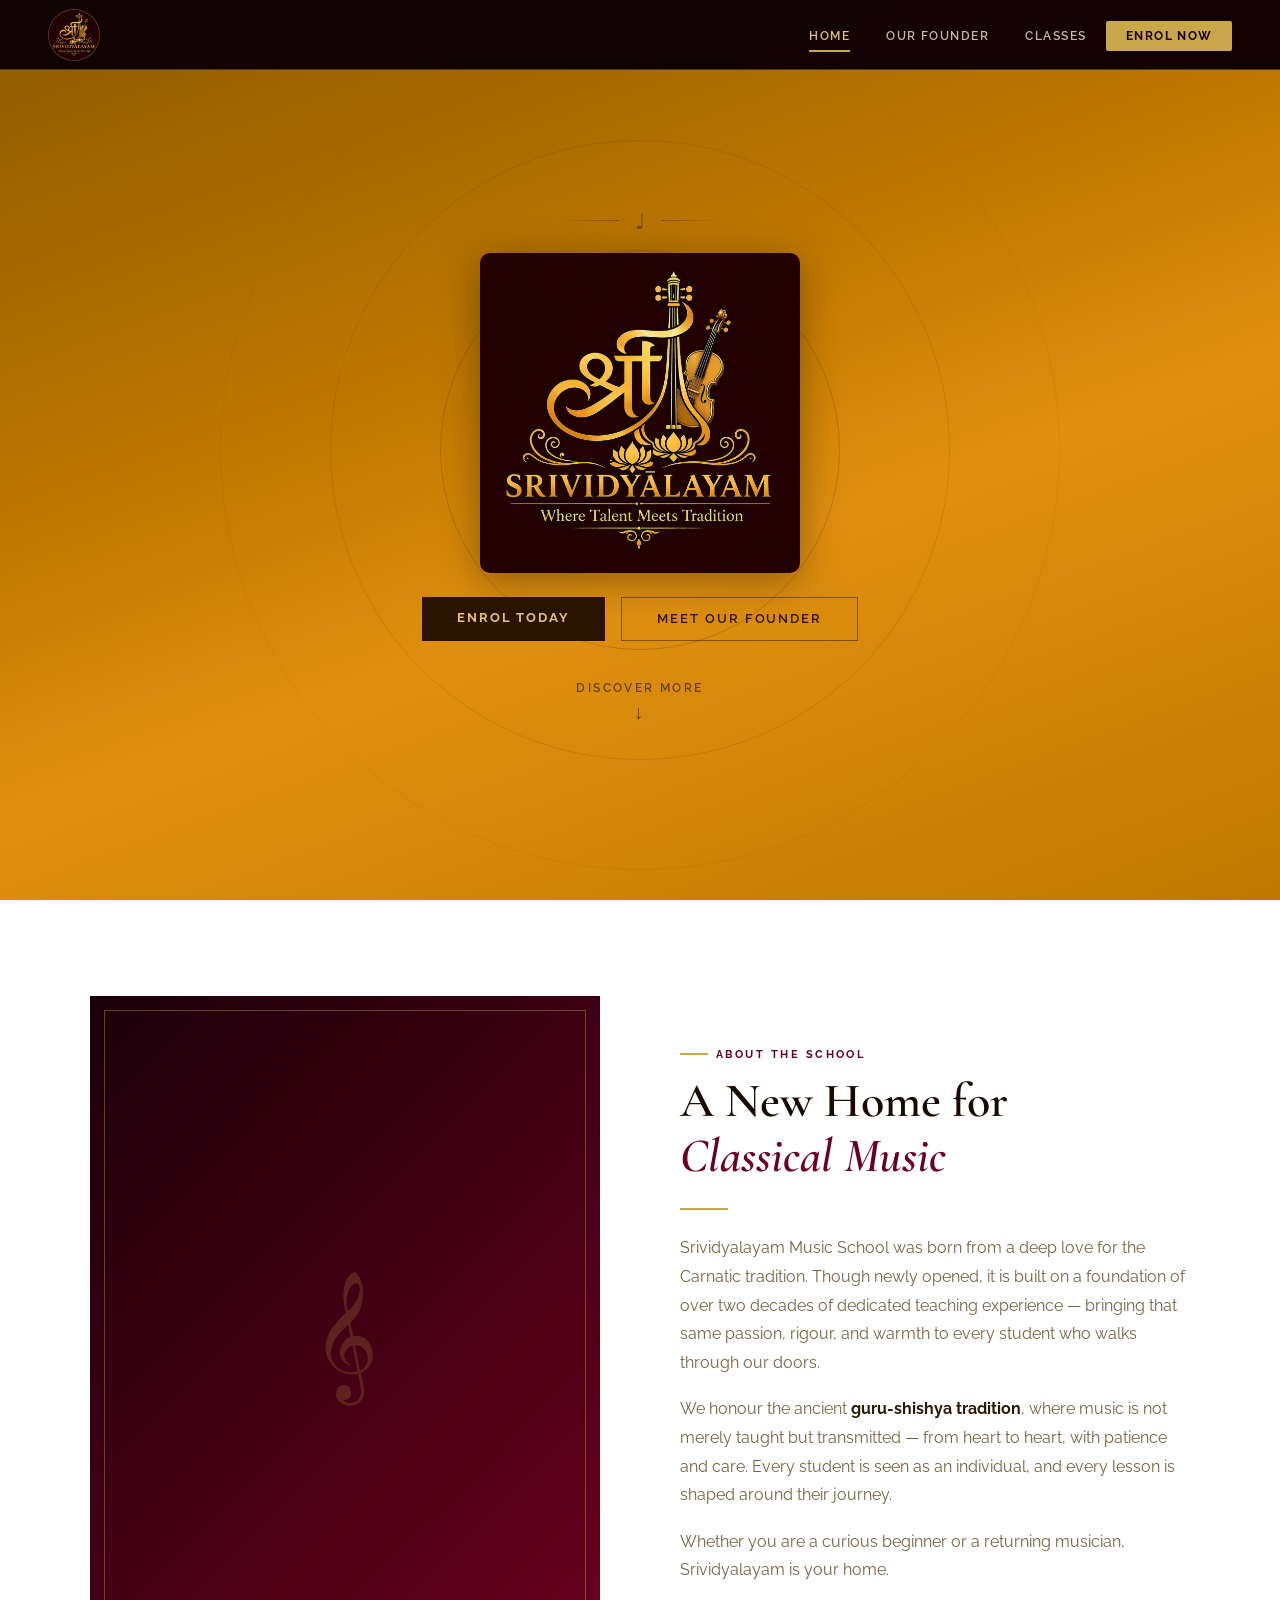
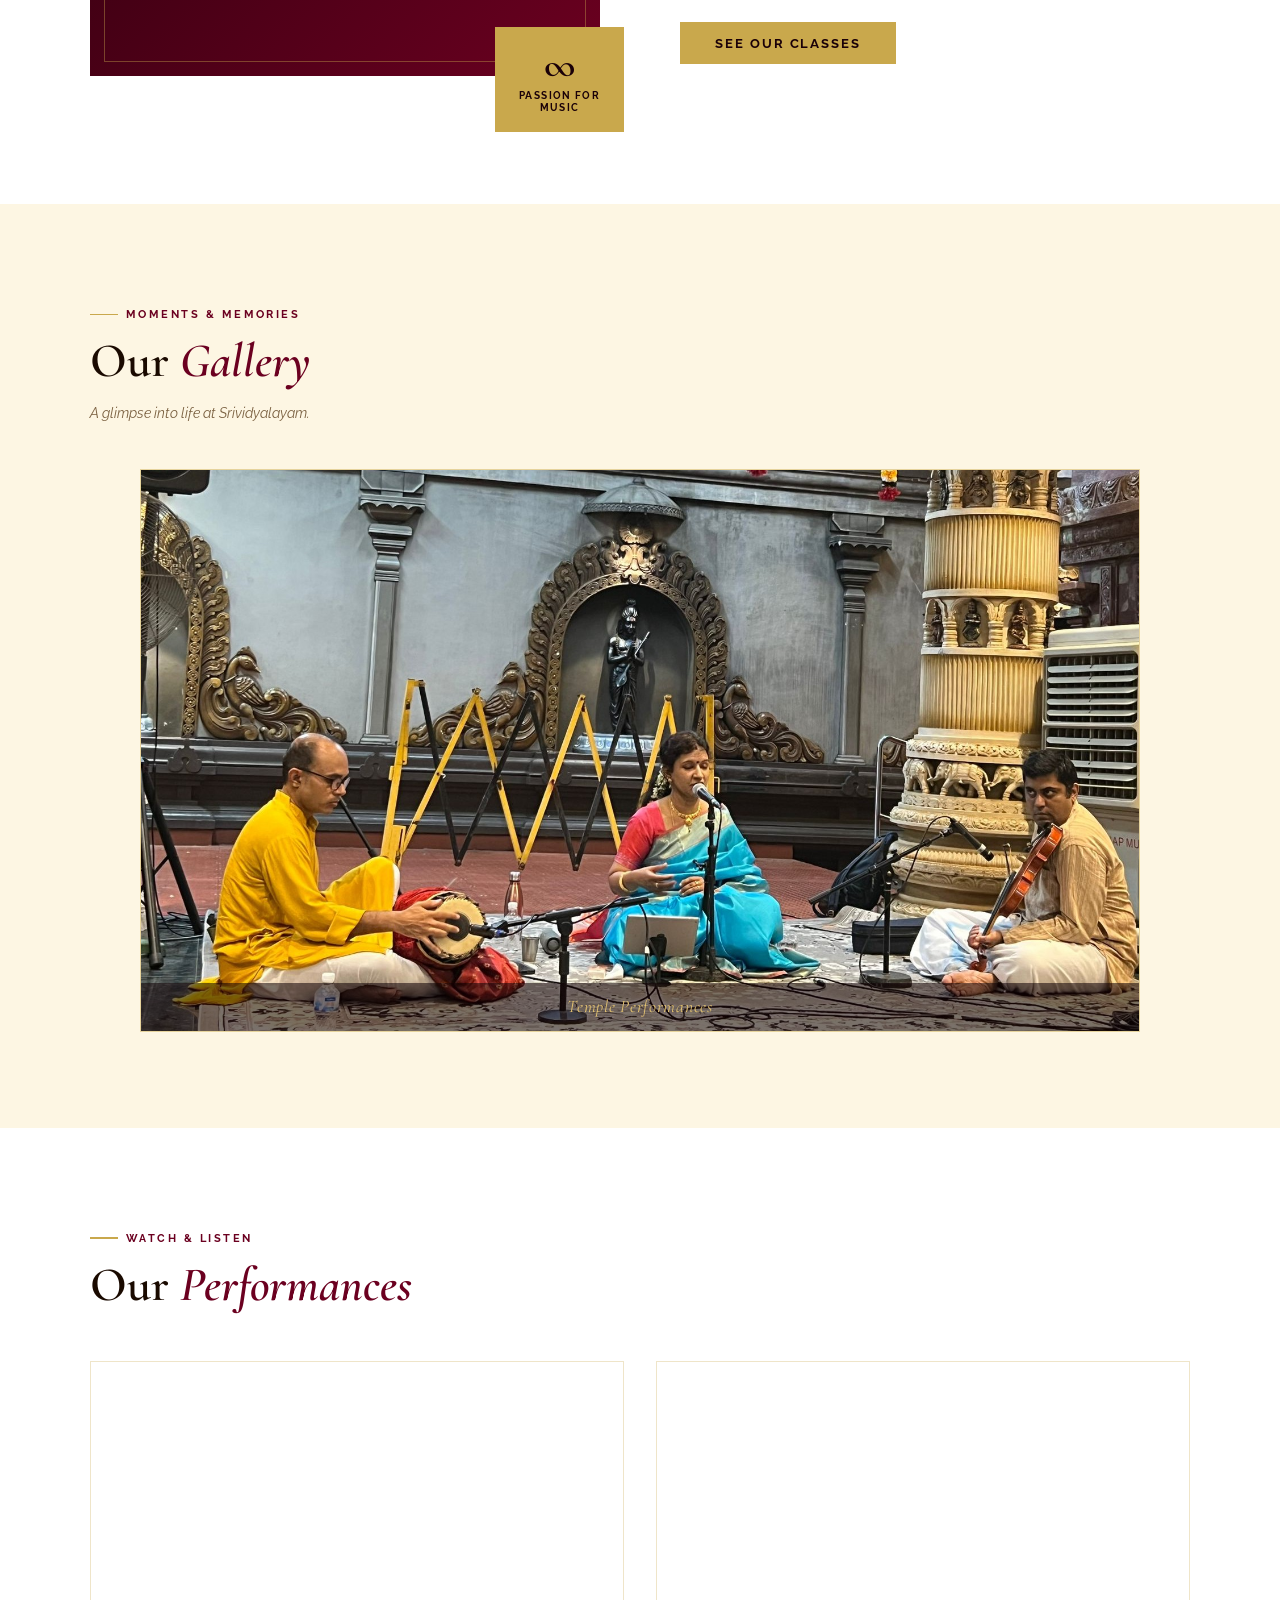
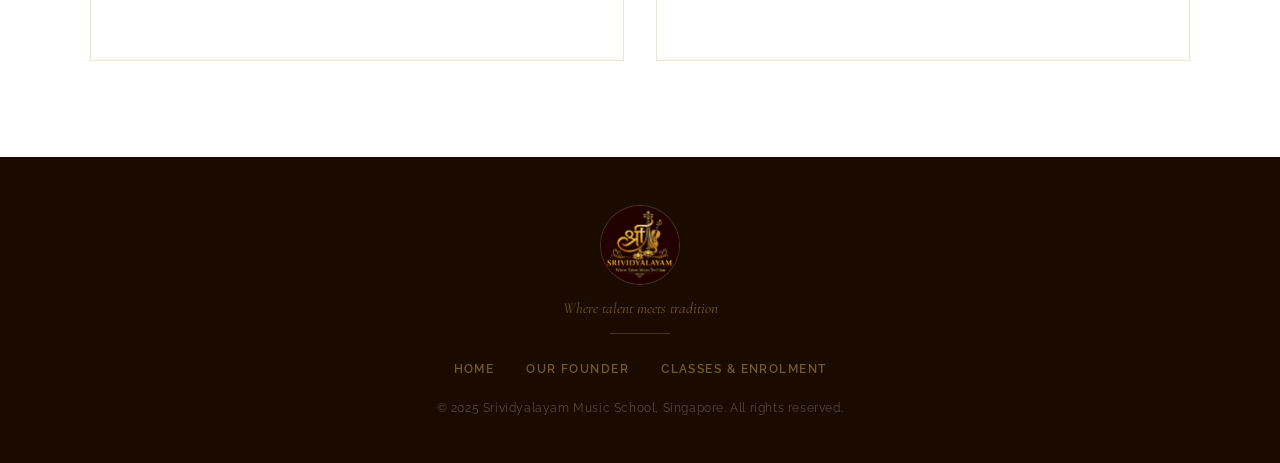
==== commit 8dc4939b: "edit content" ====
--- a/srividyalayam/index.html
+++ b/srividyalayam/index.html
@@ -166,6 +166,34 @@
     </div>
   </section>
 
+  <!-- VIDEOS -->
+  <section id="videos">
+    <div class="section-inner">
+      <div class="reveal">
+        <div class="section-badge"><span class="badge-line"></span>Watch & Listen</div>
+        <h2 class="section-title">Our <em>Performances</em></h2>
+      </div>
+      <div class="videos-grid">
+        <div class="video-wrap reveal">
+          <iframe
+            src="https://youtu.be/YWDP9PdljQ0?si=bpnn1w-toweoRwN-"
+            title="Performance 1"
+            allow="accelerometer; autoplay; clipboard-write; encrypted-media; gyroscope; picture-in-picture"
+            allowfullscreen>
+          </iframe>
+        </div>
+        <div class="video-wrap reveal">
+          <iframe
+            src="https://youtu.be/4GxZc8aZ8hA?si=X7qQDI0ypqYMcgU1"
+            title="Performance 2"
+            allow="accelerometer; autoplay; clipboard-write; encrypted-media; gyroscope; picture-in-picture"
+            allowfullscreen>
+          </iframe>
+        </div>
+      </div>
+    </div>
+  </section>
+
   <!-- FOOTER -->
   <footer>
     <div class="footer-inner">
--- a/srividyalayam/css/index.css
+++ b/srividyalayam/css/index.css
@@ -17,7 +17,7 @@
 /* HERO */
 #hero {
     min-height: 100vh;
-background: linear-gradient(160deg, #8B5A00 0%, #C07800 40%, #E09010 60%, #C07800 100%);
+    background: linear-gradient(160deg, #8B5A00 0%, #C07800 40%, #E09010 60%, #C07800 100%);
     display: flex;
     align-items: center;
     justify-content: center;
@@ -59,6 +59,10 @@
     position: relative;
     z-index: 2;
     max-width: 720px;
+    width: 100%;
+    display: flex;
+    flex-direction: column;
+    align-items: center;
 }
 
 .hero-divider {
@@ -91,33 +95,33 @@
     flex-wrap: wrap;
 }
 
-.hero-scroll {
-    position: absolute;
-    bottom: 2.5rem;
-    left: 50%;
-    transform: translateX(-50%);
-    color: rgba(80, 40, 0, 0.5);
-    font-size: 0.68rem;
-    letter-spacing: 0.22em;
+.hero-discover {
+    display: flex;
+    flex-direction: column;
+    align-items: center;
+    gap: 0.4rem;
+    margin-top: 2.5rem;
+    color: rgba(42, 20, 0, 0.65);
+    font-size: 0.75rem;
+    font-weight: 600;
+    letter-spacing: 0.2em;
     text-transform: uppercase;
-    display: flex;
-    flex-direction: column;
-    align-items: center;
-    gap: 0.5rem;
-    animation: bobble 2.5s ease-in-out infinite;
-}
+    cursor: pointer;
+    width: 100%;
+    text-align: center;
+}
+
+.hero-discover-arrow { font-size: 1.2rem; }
+.hero-discover:hover { color: rgba(42, 20, 0, 0.9); }
 
 @keyframes bobble {
-
-    0%,
-    100% {
+    0%, 100% {
         opacity: 0.4;
-        transform: translateX(-50%) translateY(0);
-    }
-
+        transform: translateY(0);
+    }
     50% {
         opacity: 1;
-        transform: translateX(-50%) translateY(6px);
+        transform: translateY(6px);
     }
 }
 
@@ -212,89 +216,118 @@
 }
 
 /* GALLERY */
-#gallery { background: var(--cream); padding: 6rem 2rem; }
+#gallery {
+    background: var(--cream);
+    padding: 6rem 2rem;
+}
+
 .gallery-note {
-  font-size: 0.88rem; color: var(--muted);
-  font-style: italic; margin-top: 0.5rem; margin-bottom: 3rem;
+    font-size: 0.88rem;
+    color: var(--muted);
+    font-style: italic;
+    margin-top: 0.5rem;
+    margin-bottom: 3rem;
 }
 
 .gallery-carousel {
-  position: relative;
-  width: 100%;
-  max-width: 1000px;
-  aspect-ratio: 16/9;
-  margin: 0 auto;
-  background: var(--gold-pale);
-  border: 1px solid rgba(201, 168, 76, 0.35);
-  overflow: hidden;
+    position: relative;
+    width: 100%;
+    max-width: 1000px;
+    aspect-ratio: 16/9;
+    margin: 0 auto;
+    background: var(--gold-pale);
+    border: 1px solid rgba(201, 168, 76, 0.35);
+    overflow: hidden;
 }
 
 .gallery-slide {
-  position: absolute; inset: 0;
-  display: flex; align-items: center; justify-content: center;
-  opacity: 0;
-  transition: opacity 1.2s ease-in-out;
+    position: absolute;
+    inset: 0;
+    display: flex;
+    align-items: center;
+    justify-content: center;
+    opacity: 0;
+    transition: opacity 1.2s ease-in-out;
 }
 
 .gallery-slide.active { opacity: 1; }
 
 .gallery-slide img {
-  width: 100%; height: 100%;
-  object-fit: cover;
-  display: block;
-}
-
-.gallery-emoji {
-  font-size: 6rem;
-  color: rgba(139, 0, 0, 0.15);
+    width: 100%;
+    height: 100%;
+    object-fit: cover;
+    display: block;
 }
 
 .gallery-caption {
-  position: absolute; bottom: 0; left: 0; right: 0;
-  background: rgba(15, 0, 5, 0.55);
-  color: var(--gold-light);
-  font-family: 'Cormorant Garamond', serif;
-  font-size: 1.1rem; font-style: italic;
-  letter-spacing: 0.04em;
-  padding: 0.85rem 1.5rem;
-  text-align: center;
-}
-
-.gallery-dots {
-  position: absolute; bottom: 3rem; left: 50%; transform: translateX(-50%);
-  display: flex; gap: 0.5rem; z-index: 2;
-}
-
-.gallery-dot {
-  width: 7px; height: 7px; border-radius: 50%;
-  background: rgba(201, 168, 76, 0.35);
-  cursor: pointer; transition: background 0.3s;
-}
-
-.gallery-dot.active { background: var(--gold); }
-
-.gallery-dots {
-  display: none;
-}
-
+    position: absolute;
+    bottom: 0;
+    left: 0;
+    right: 0;
+    background: rgba(15, 0, 5, 0.55);
+    color: var(--gold-light);
+    font-family: 'Cormorant Garamond', serif;
+    font-size: 1.1rem;
+    font-style: italic;
+    letter-spacing: 0.04em;
+    padding: 0.85rem 1.5rem;
+    text-align: center;
+}
+
+.gallery-dots { display: none; }
+
+/* VIDEOS */
+#videos {
+    background: white;
+    padding: 6rem 2rem;
+}
+
+.videos-grid {
+    display: grid;
+    grid-template-columns: 1fr 1fr;
+    gap: 2rem;
+    margin-top: 3rem;
+}
+
+.video-wrap {
+    position: relative;
+    width: 100%;
+    aspect-ratio: 16/9;
+    border: 1px solid rgba(201, 168, 76, 0.3);
+    overflow: hidden;
+}
+
+.video-wrap iframe {
+    position: absolute;
+    inset: 0;
+    width: 100%;
+    height: 100%;
+    border: none;
+}
+
+/* RESPONSIVE */
 @media (max-width: 768px) {
-  .gallery-carousel { max-width: 100%; }
-}
-
-.hero-discover {
-  display: flex; flex-direction: column; align-items: center; gap: 0.4rem;
-  margin-top: 2.5rem;
-  color: rgba(42, 20, 0, 0.65);
-  font-size: 0.75rem; font-weight: 600;
-  letter-spacing: 0.2em; text-transform: uppercase;
-  cursor: pointer;
-  animation: bobble 2.5s ease-in-out infinite;
-}
-
-.hero-discover-arrow {
-  font-size: 1.2rem;
-}
-
-.hero-discover:hover {
-  color: rgba(42, 20, 0, 0.9);
+    .about-grid {
+        grid-template-columns: 1fr;
+        gap: 3rem;
+    }
+
+    .about-visual {
+        padding-bottom: 3rem;
+    }
+
+    .about-badge {
+        position: static;
+        display: inline-block;
+        margin-top: 1.5rem;
+    }
+
+    .gallery-carousel {
+        max-width: 100%;
+        aspect-ratio: 4/3;
+    }
+
+    .videos-grid {
+        grid-template-columns: 1fr;
+    }
 }
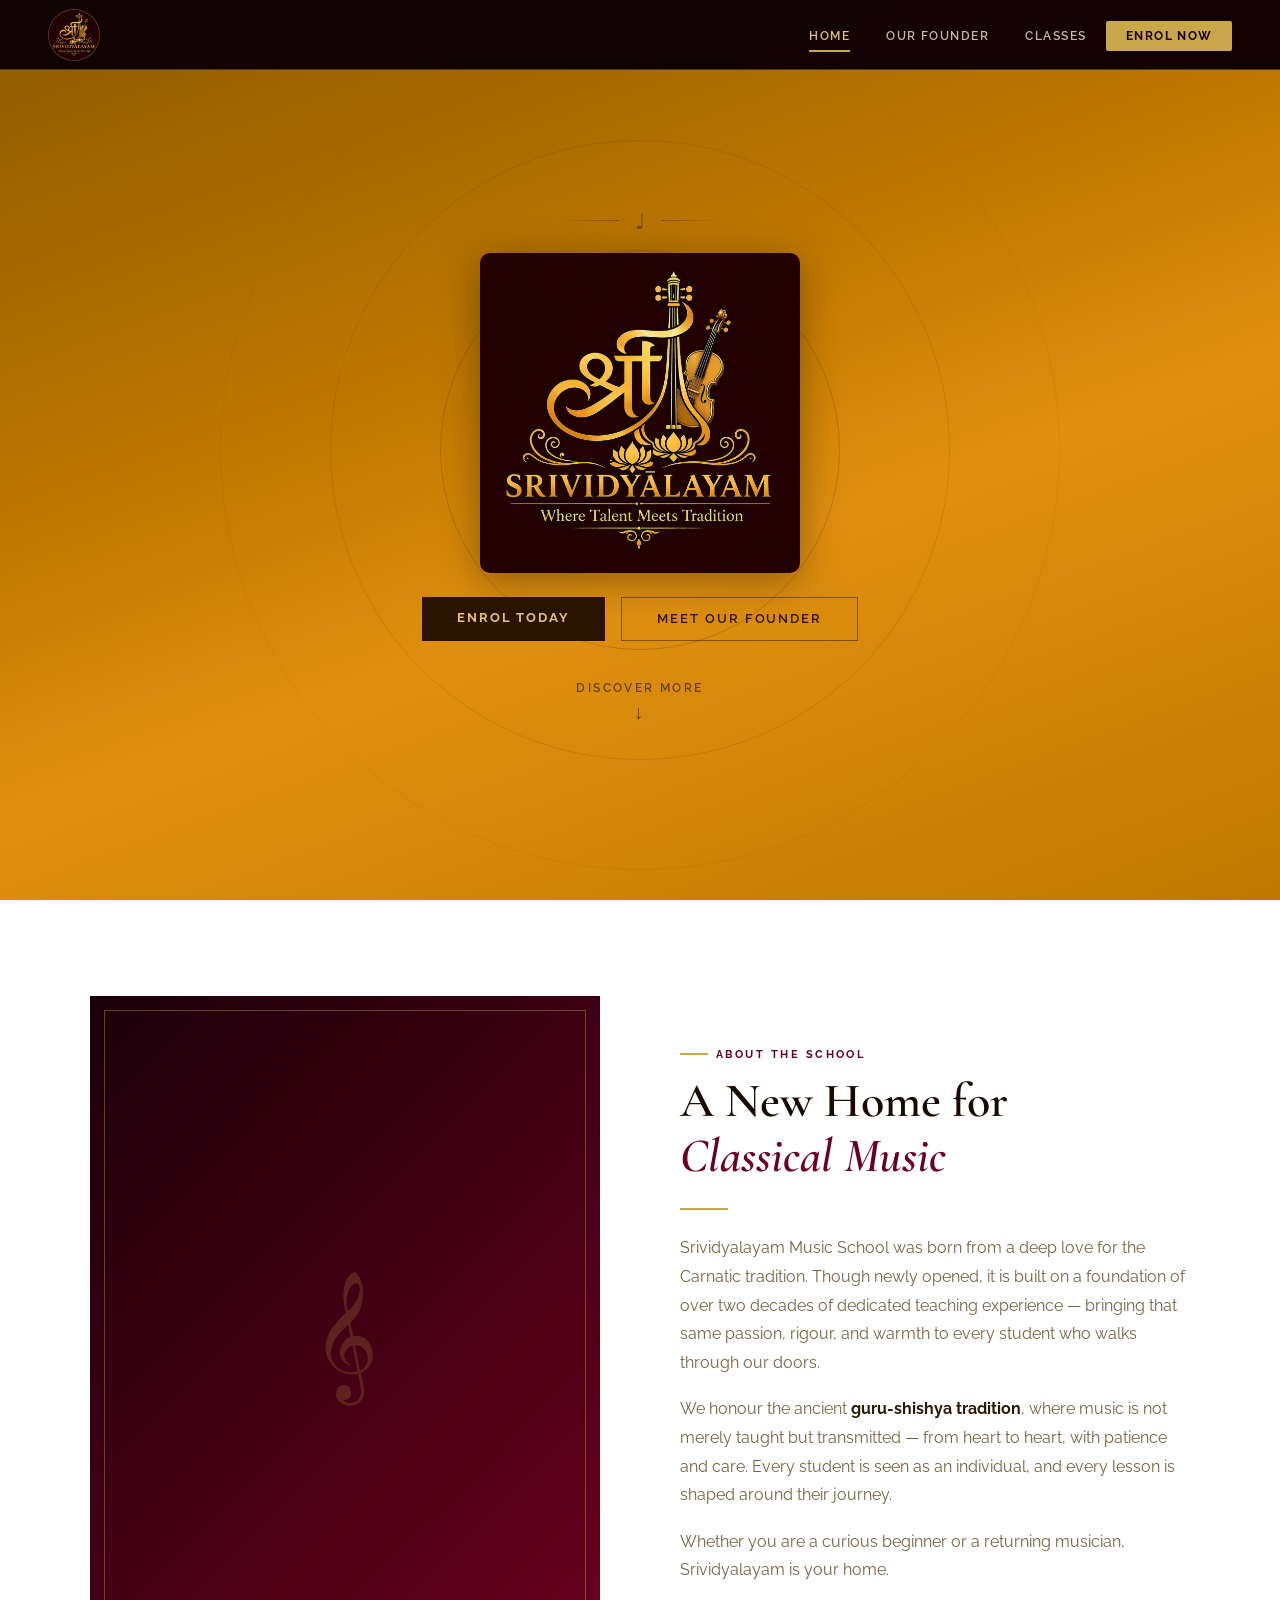
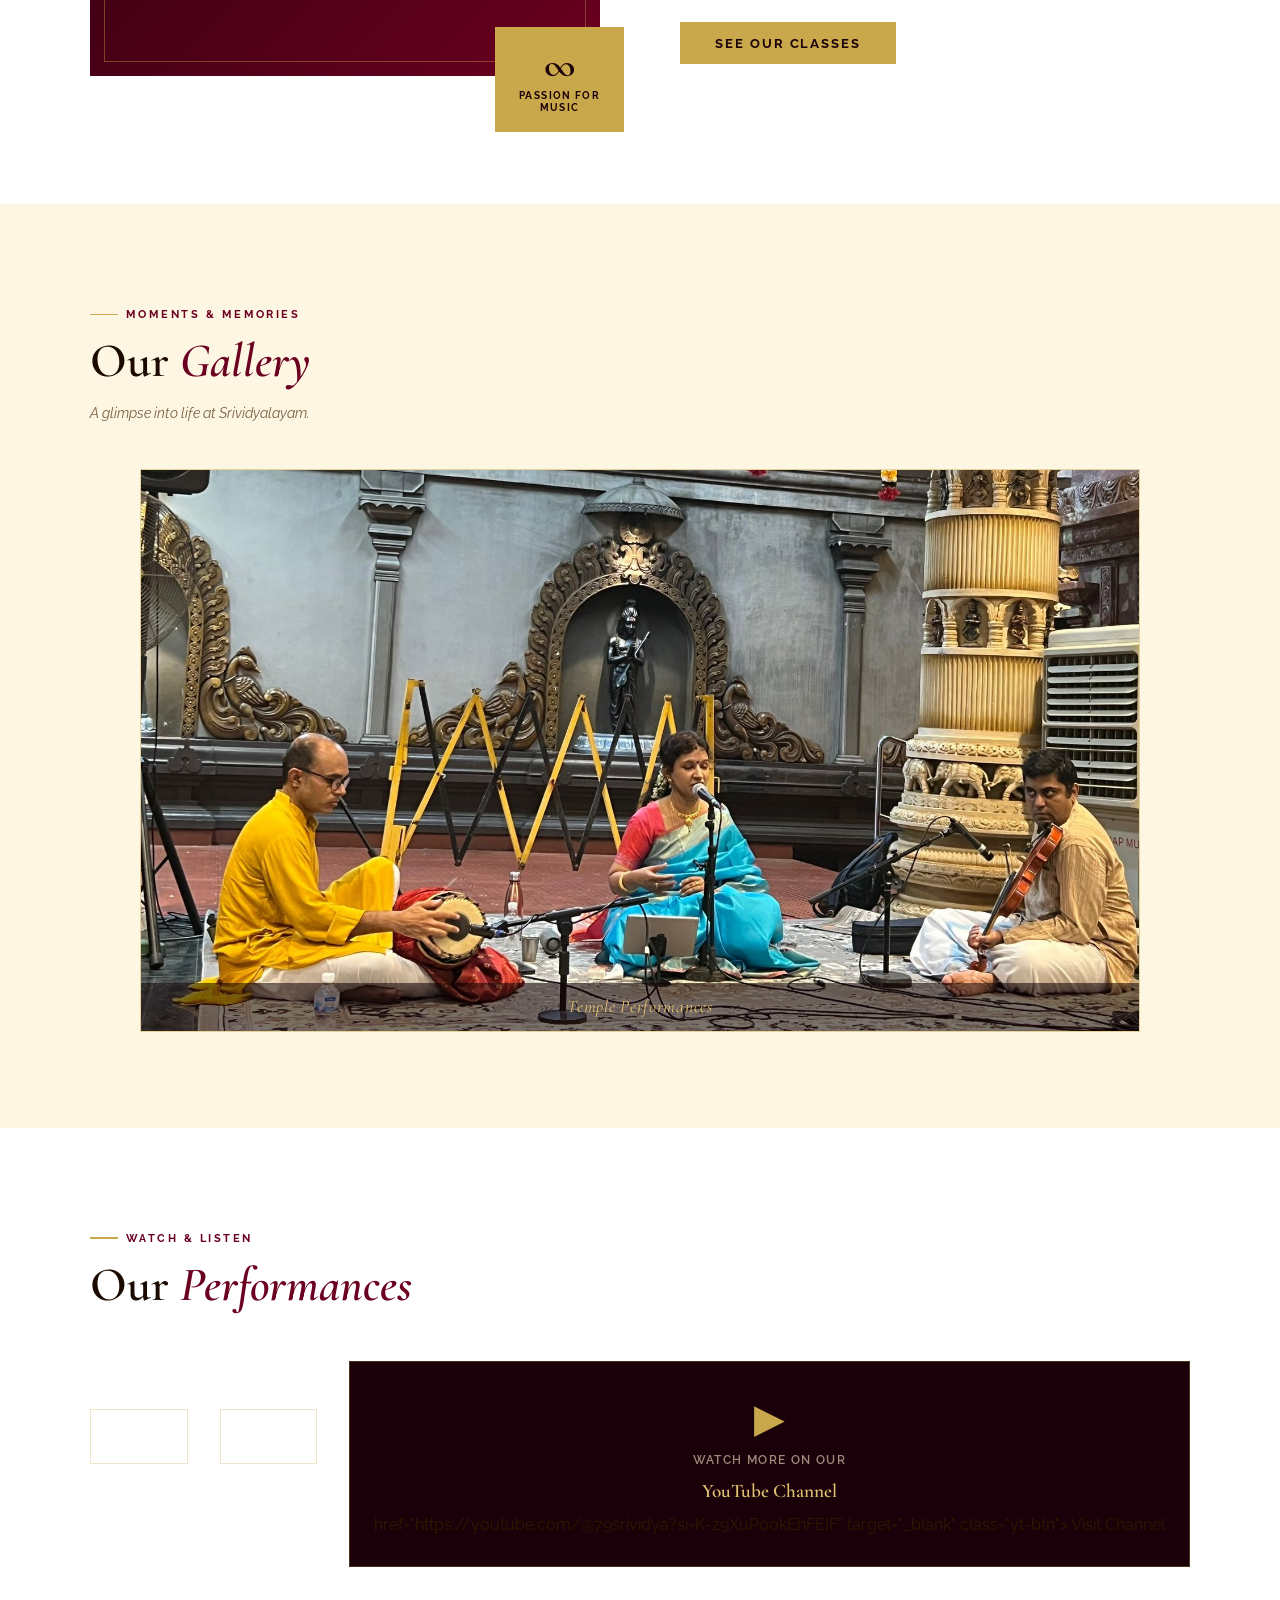
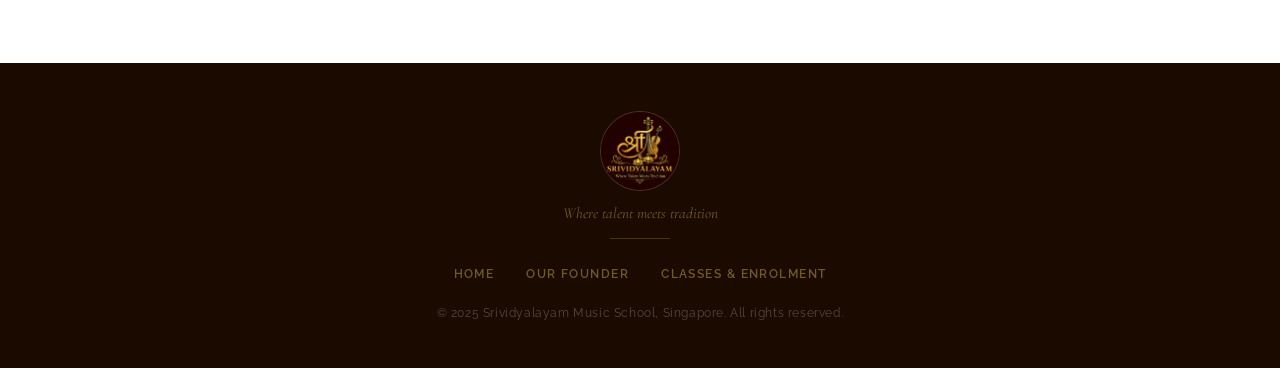
==== commit edfa9a69: "edit content" ====
--- a/srividyalayam/index.html
+++ b/srividyalayam/index.html
@@ -166,29 +166,42 @@
     </div>
   </section>
 
-  <!-- VIDEOS -->
+<!-- VIDEOS -->
   <section id="videos">
     <div class="section-inner">
       <div class="reveal">
         <div class="section-badge"><span class="badge-line"></span>Watch & Listen</div>
         <h2 class="section-title">Our <em>Performances</em></h2>
       </div>
-      <div class="videos-grid">
-        <div class="video-wrap reveal">
-          <iframe
-            src="https://youtu.be/YWDP9PdljQ0?si=bpnn1w-toweoRwN-"
-            title="Performance 1"
-            allow="accelerometer; autoplay; clipboard-write; encrypted-media; gyroscope; picture-in-picture"
-            allowfullscreen>
-          </iframe>
-        </div>
-        <div class="video-wrap reveal">
-          <iframe
-            src="https://youtu.be/4GxZc8aZ8hA?si=X7qQDI0ypqYMcgU1"
-            title="Performance 2"
-            allow="accelerometer; autoplay; clipboard-write; encrypted-media; gyroscope; picture-in-picture"
-            allowfullscreen>
-          </iframe>
+      <div class="videos-layout">
+        <div class="videos-grid">
+          <div class="video-wrap reveal">
+            <iframe
+              src="https://www.youtube.com/embed/YWDP9PdljQ0"
+              title="Performance 1"
+              allow="accelerometer; autoplay; clipboard-write; encrypted-media; gyroscope; picture-in-picture"
+              allowfullscreen>
+            </iframe>
+          </div>
+          <div class="video-wrap reveal">
+            <iframe
+              src="https://www.youtube.com/embed/4GxZc8aZ8hA"
+              title="Performance 2"
+              allow="accelerometer; autoplay; clipboard-write; encrypted-media; gyroscope; picture-in-picture"
+              allowfullscreen>
+            </iframe>
+          </div>
+        </div>
+        <div class="youtube-channel reveal">
+          <div class="yt-icon">▶</div>
+          <p class="yt-label">Watch more on our</p>
+          <p class="yt-title">YouTube Channel</p>
+          
+            href="https://youtube.com/@79srividya?si=K-z9XuPookEhFEIF"
+            target="_blank"
+            class="yt-btn">
+            Visit Channel
+          </a>
         </div>
       </div>
     </div>
--- a/srividyalayam/css/index.css
+++ b/srividyalayam/css/index.css
@@ -330,4 +330,101 @@
     .videos-grid {
         grid-template-columns: 1fr;
     }
+}
+
+/* VIDEOS */
+#videos {
+    background: white;
+    padding: 6rem 2rem;
+}
+
+.videos-layout {
+    display: grid;
+    grid-template-columns: 1fr auto;
+    gap: 2rem;
+    margin-top: 3rem;
+    align-items: start;
+}
+
+.videos-grid {
+    display: grid;
+    grid-template-columns: 1fr 1fr;
+    gap: 2rem;
+}
+
+.video-wrap {
+    position: relative;
+    width: 100%;
+    aspect-ratio: 16/9;
+    border: 1px solid rgba(201, 168, 76, 0.3);
+    overflow: hidden;
+}
+
+.video-wrap iframe {
+    position: absolute;
+    inset: 0;
+    width: 100%;
+    height: 100%;
+    border: none;
+}
+
+.youtube-channel {
+    background: var(--crimson-deep);
+    border: 1px solid rgba(201, 168, 76, 0.3);
+    padding: 2rem 1.5rem;
+    text-align: center;
+    display: flex;
+    flex-direction: column;
+    align-items: center;
+    gap: 0.75rem;
+    min-width: 160px;
+}
+
+.yt-icon {
+    font-size: 2.5rem;
+    color: var(--gold);
+}
+
+.yt-label {
+    font-size: 0.72rem;
+    font-weight: 600;
+    letter-spacing: 0.12em;
+    text-transform: uppercase;
+    color: rgba(245, 233, 200, 0.6);
+}
+
+.yt-title {
+    font-family: 'Cormorant Garamond', serif;
+    font-size: 1.2rem;
+    font-weight: 600;
+    color: var(--gold-light);
+}
+
+.yt-btn {
+    display: inline-block;
+    margin-top: 0.5rem;
+    background: var(--gold);
+    color: var(--crimson-deep);
+    font-family: 'Raleway', sans-serif;
+    font-size: 0.72rem;
+    font-weight: 700;
+    letter-spacing: 0.15em;
+    text-transform: uppercase;
+    text-decoration: none;
+    padding: 0.65rem 1.2rem;
+    transition: background 0.2s;
+}
+
+.yt-btn:hover { background: var(--gold-light); }
+
+@media (max-width: 768px) {
+    .videos-layout {
+        grid-template-columns: 1fr;
+    }
+    .videos-grid {
+        grid-template-columns: 1fr;
+    }
+    .youtube-channel {
+        min-width: unset;
+    }
 }
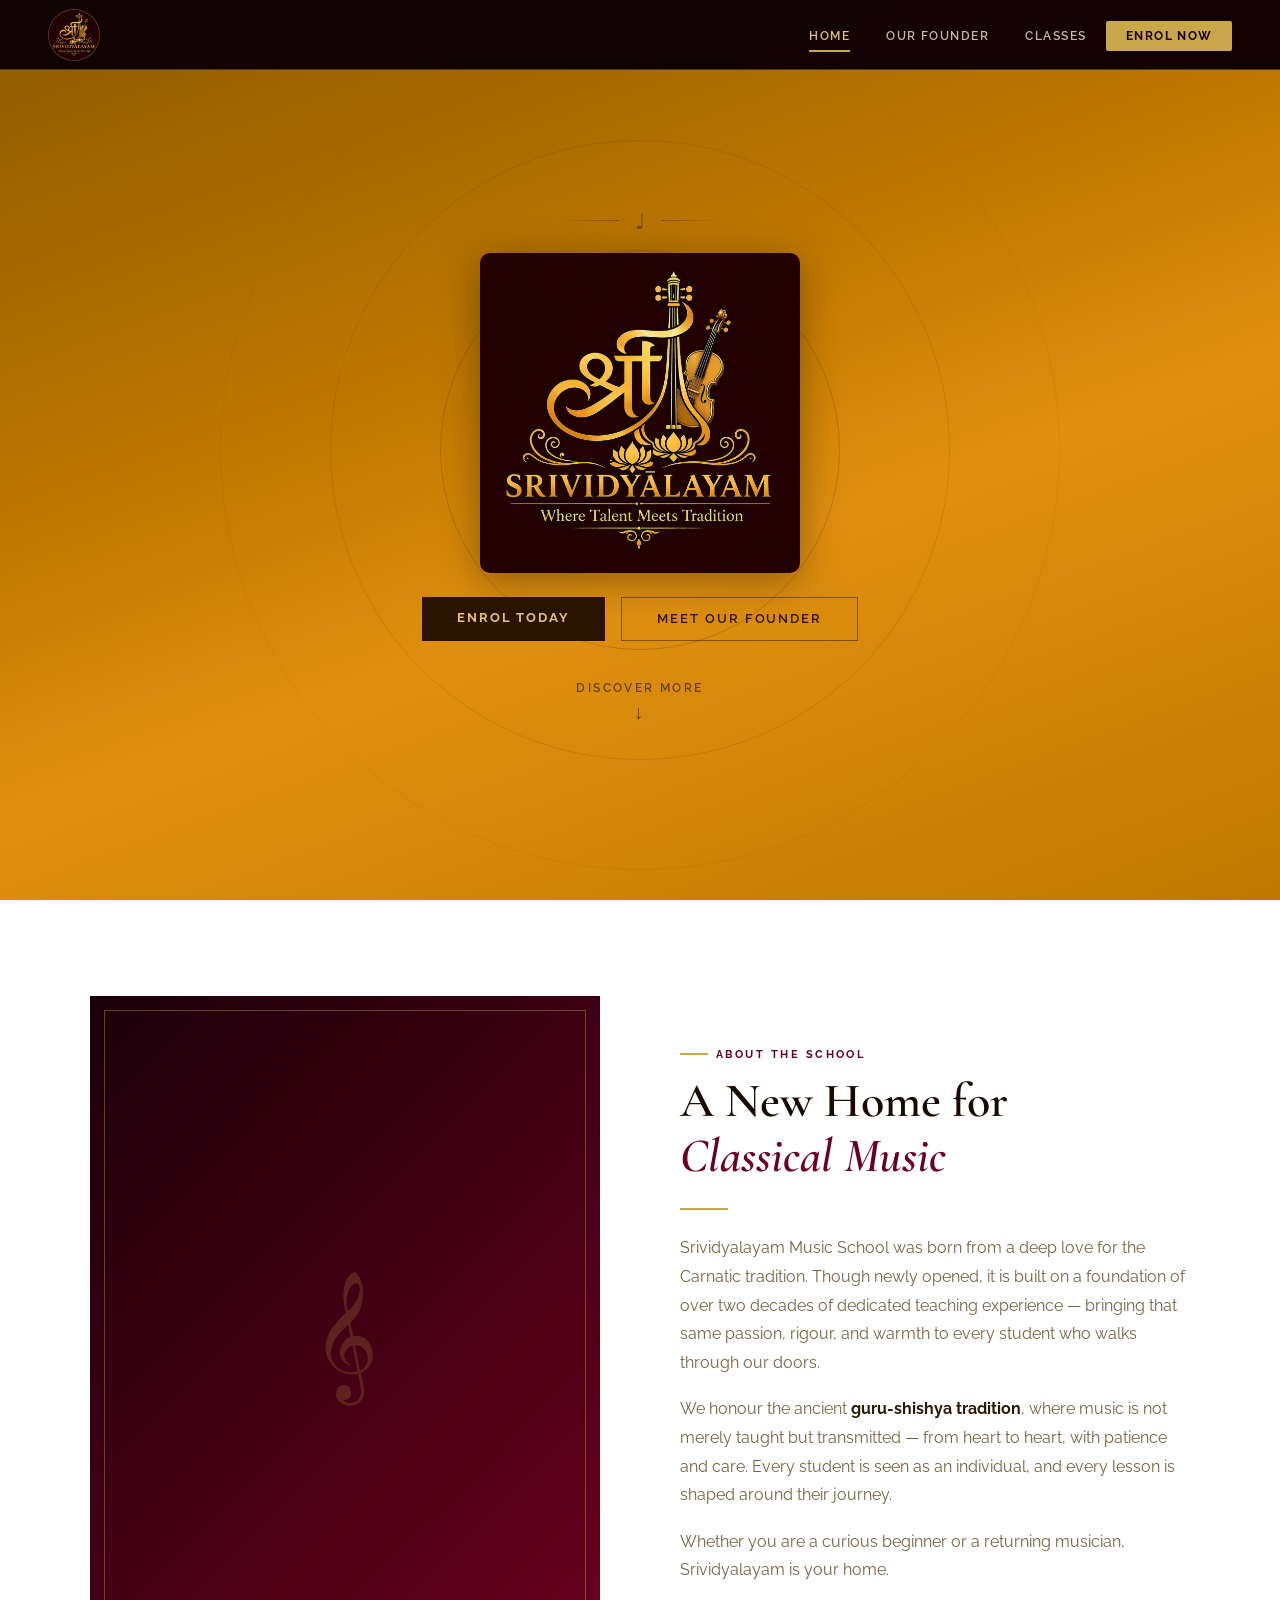
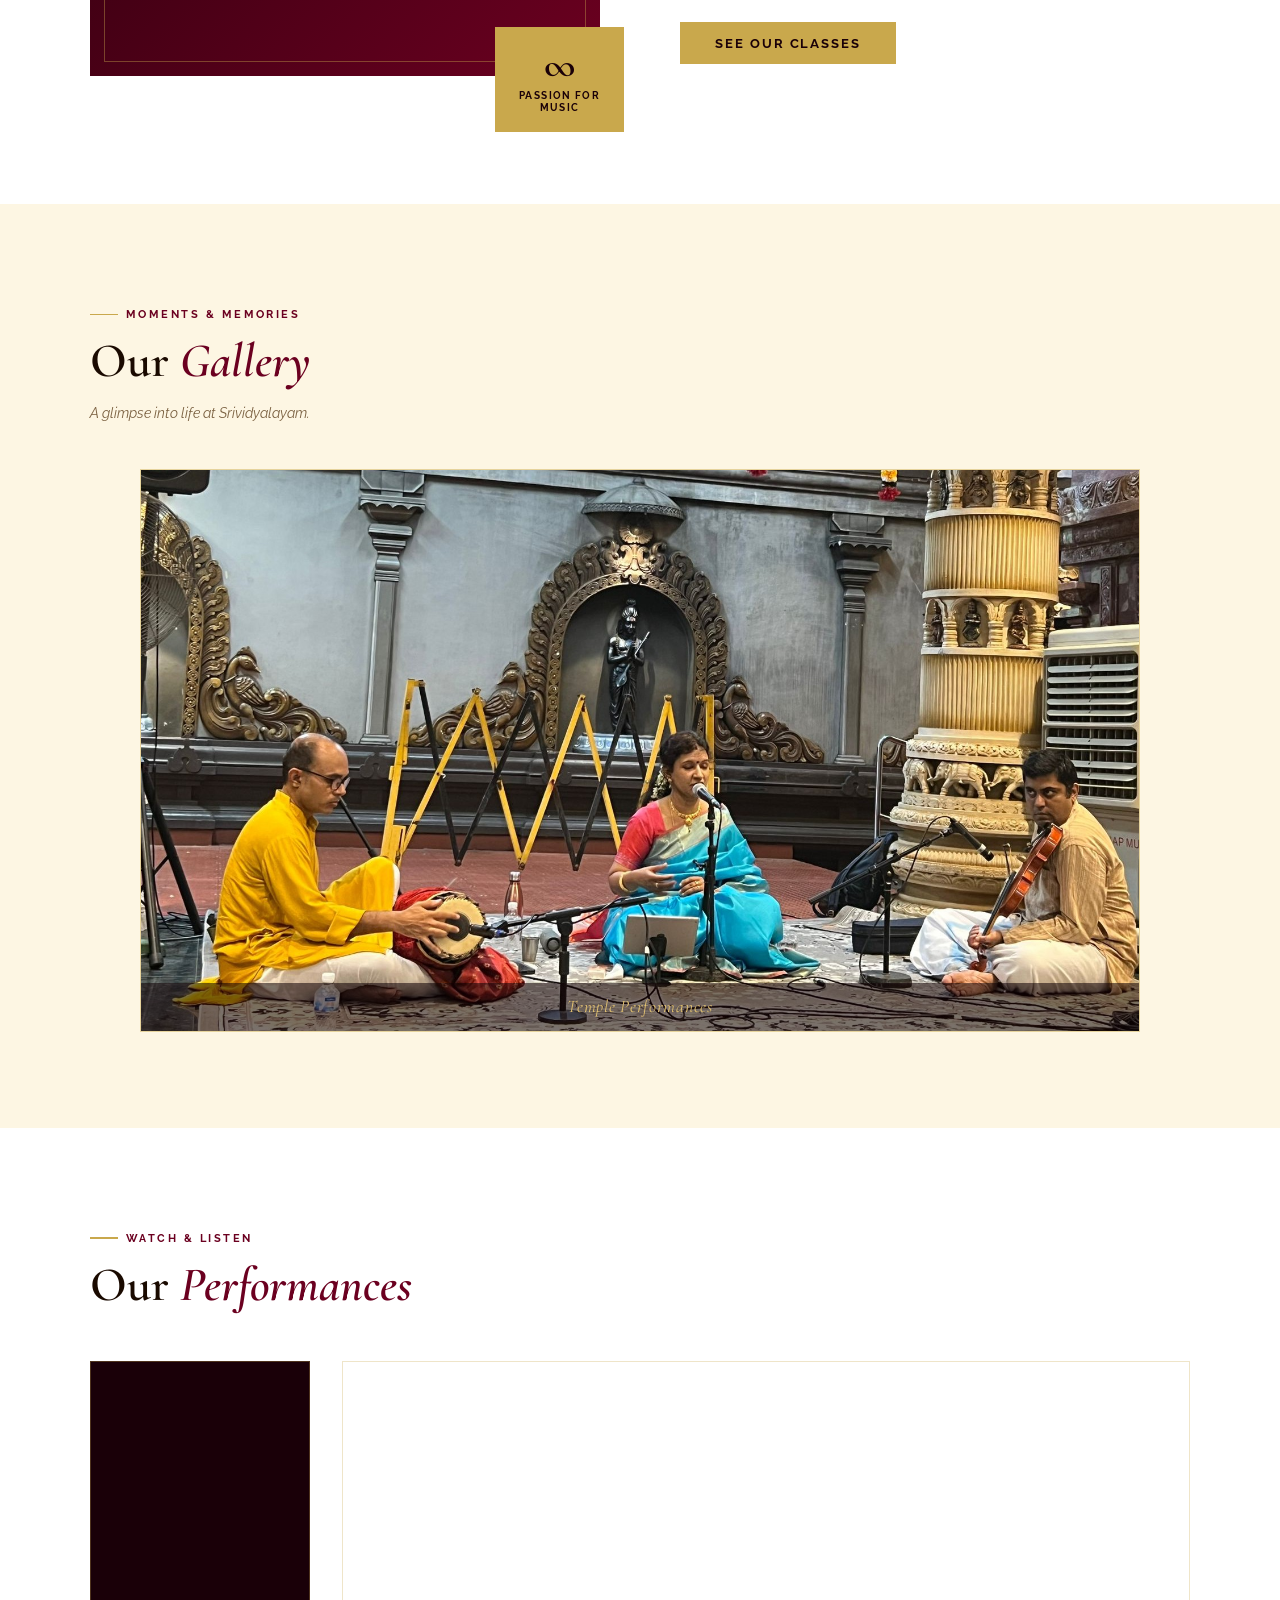
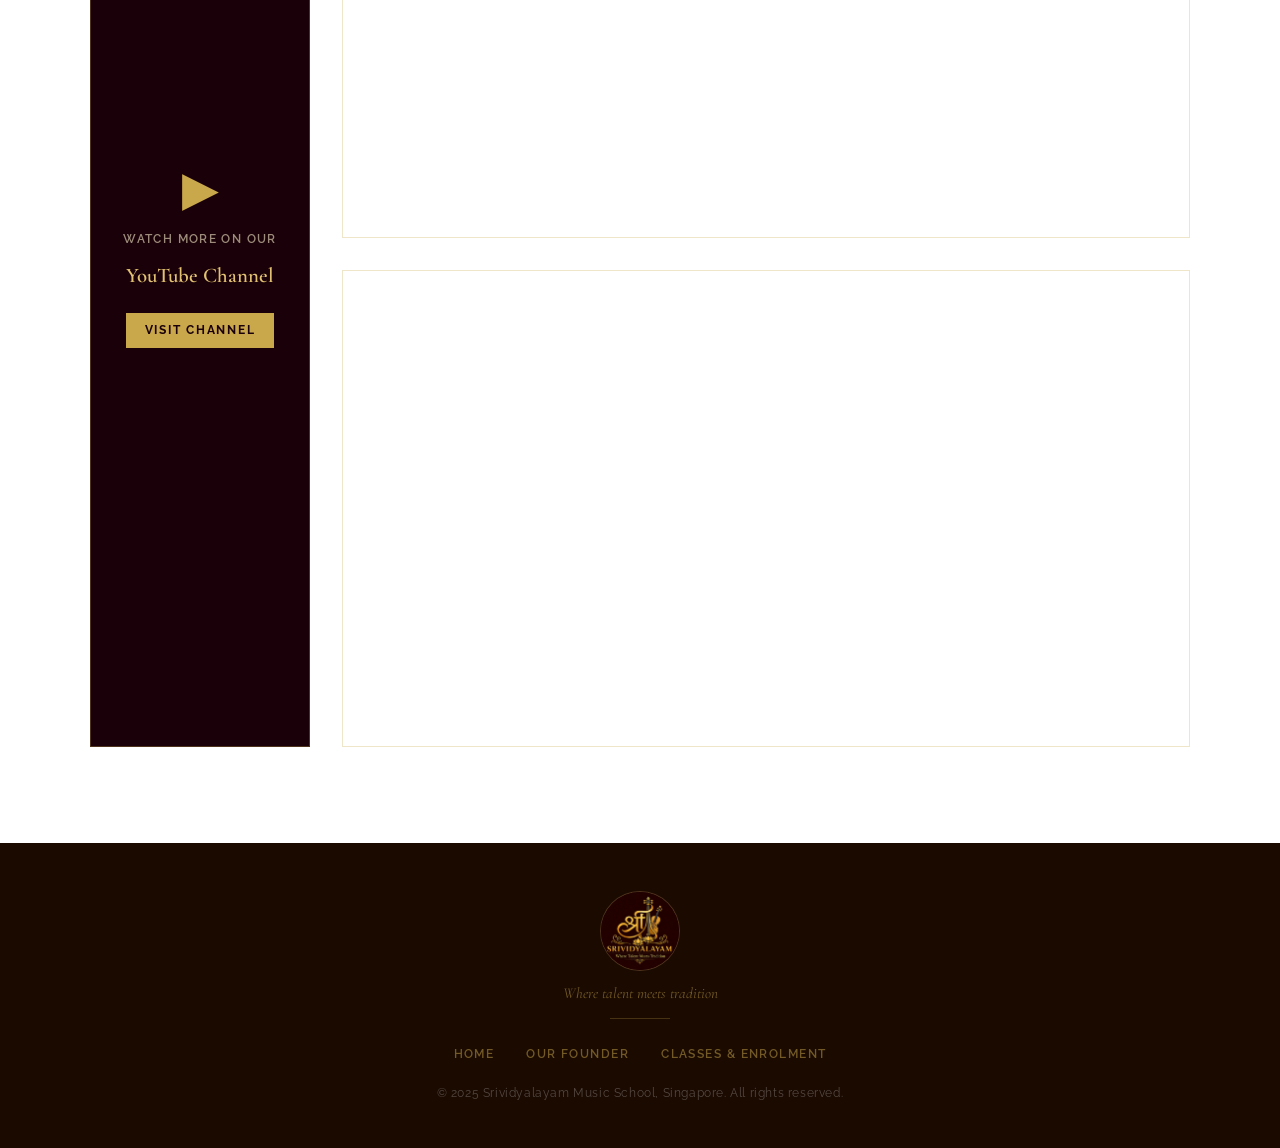
==== commit 4e106d3b: "edit content" ====
--- a/srividyalayam/index.html
+++ b/srividyalayam/index.html
@@ -173,9 +173,19 @@
         <div class="section-badge"><span class="badge-line"></span>Watch & Listen</div>
         <h2 class="section-title">Our <em>Performances</em></h2>
       </div>
-      <div class="videos-layout">
+      <div class="videos-layout reveal">
+
+        <!-- LEFT: Channel box -->
+        <a href="https://youtube.com/@7gsrIvidya?si=K-zgXuPookEhFElF" target="_blank" class="youtube-channel">
+          <div class="yt-icon">▶</div>
+          <p class="yt-label">Watch more on our</p>
+          <p class="yt-title">YouTube Channel</p>
+          <span class="yt-btn">Visit Channel</span>
+        </a>
+
+        <!-- RIGHT: 2 videos stacked -->
         <div class="videos-grid">
-          <div class="video-wrap reveal">
+          <div class="video-wrap">
             <iframe
               src="https://www.youtube.com/embed/YWDP9PdljQ0"
               title="Performance 1"
@@ -183,7 +193,7 @@
               allowfullscreen>
             </iframe>
           </div>
-          <div class="video-wrap reveal">
+          <div class="video-wrap">
             <iframe
               src="https://www.youtube.com/embed/4GxZc8aZ8hA"
               title="Performance 2"
@@ -192,17 +202,7 @@
             </iframe>
           </div>
         </div>
-        <div class="youtube-channel reveal">
-          <div class="yt-icon">▶</div>
-          <p class="yt-label">Watch more on our</p>
-          <p class="yt-title">YouTube Channel</p>
-          
-            href="https://youtube.com/@79srividya?si=K-z9XuPookEhFEIF"
-            target="_blank"
-            class="yt-btn">
-            Visit Channel
-          </a>
-        </div>
+
       </div>
     </div>
   </section>
--- a/srividyalayam/css/index.css
+++ b/srividyalayam/css/index.css
@@ -282,73 +282,17 @@
     padding: 6rem 2rem;
 }
 
-.videos-grid {
+.videos-layout {
     display: grid;
-    grid-template-columns: 1fr 1fr;
+    grid-template-columns: 220px 1fr;
     gap: 2rem;
     margin-top: 3rem;
-}
-
-.video-wrap {
-    position: relative;
-    width: 100%;
-    aspect-ratio: 16/9;
-    border: 1px solid rgba(201, 168, 76, 0.3);
-    overflow: hidden;
-}
-
-.video-wrap iframe {
-    position: absolute;
-    inset: 0;
-    width: 100%;
-    height: 100%;
-    border: none;
-}
-
-/* RESPONSIVE */
-@media (max-width: 768px) {
-    .about-grid {
-        grid-template-columns: 1fr;
-        gap: 3rem;
-    }
-
-    .about-visual {
-        padding-bottom: 3rem;
-    }
-
-    .about-badge {
-        position: static;
-        display: inline-block;
-        margin-top: 1.5rem;
-    }
-
-    .gallery-carousel {
-        max-width: 100%;
-        aspect-ratio: 4/3;
-    }
-
-    .videos-grid {
-        grid-template-columns: 1fr;
-    }
-}
-
-/* VIDEOS */
-#videos {
-    background: white;
-    padding: 6rem 2rem;
-}
-
-.videos-layout {
-    display: grid;
-    grid-template-columns: 1fr auto;
-    gap: 2rem;
-    margin-top: 3rem;
-    align-items: start;
+    align-items: stretch;
 }
 
 .videos-grid {
-    display: grid;
-    grid-template-columns: 1fr 1fr;
+    display: flex;
+    flex-direction: column;
     gap: 2rem;
 }
 
@@ -376,12 +320,18 @@
     display: flex;
     flex-direction: column;
     align-items: center;
-    gap: 0.75rem;
-    min-width: 160px;
+    justify-content: center;
+    gap: 1rem;
+    text-decoration: none;
+    transition: border-color 0.2s;
+}
+
+.youtube-channel:hover {
+    border-color: var(--gold);
 }
 
 .yt-icon {
-    font-size: 2.5rem;
+    font-size: 3rem;
     color: var(--gold);
 }
 
@@ -395,14 +345,14 @@
 
 .yt-title {
     font-family: 'Cormorant Garamond', serif;
-    font-size: 1.2rem;
+    font-size: 1.3rem;
     font-weight: 600;
     color: var(--gold-light);
+    line-height: 1.3;
 }
 
 .yt-btn {
     display: inline-block;
-    margin-top: 0.5rem;
     background: var(--gold);
     color: var(--crimson-deep);
     font-family: 'Raleway', sans-serif;
@@ -410,9 +360,9 @@
     font-weight: 700;
     letter-spacing: 0.15em;
     text-transform: uppercase;
-    text-decoration: none;
     padding: 0.65rem 1.2rem;
     transition: background 0.2s;
+    margin-top: 0.5rem;
 }
 
 .yt-btn:hover { background: var(--gold-light); }
@@ -421,10 +371,7 @@
     .videos-layout {
         grid-template-columns: 1fr;
     }
-    .videos-grid {
-        grid-template-columns: 1fr;
-    }
     .youtube-channel {
-        min-width: unset;
+        padding: 2rem;
     }
 }
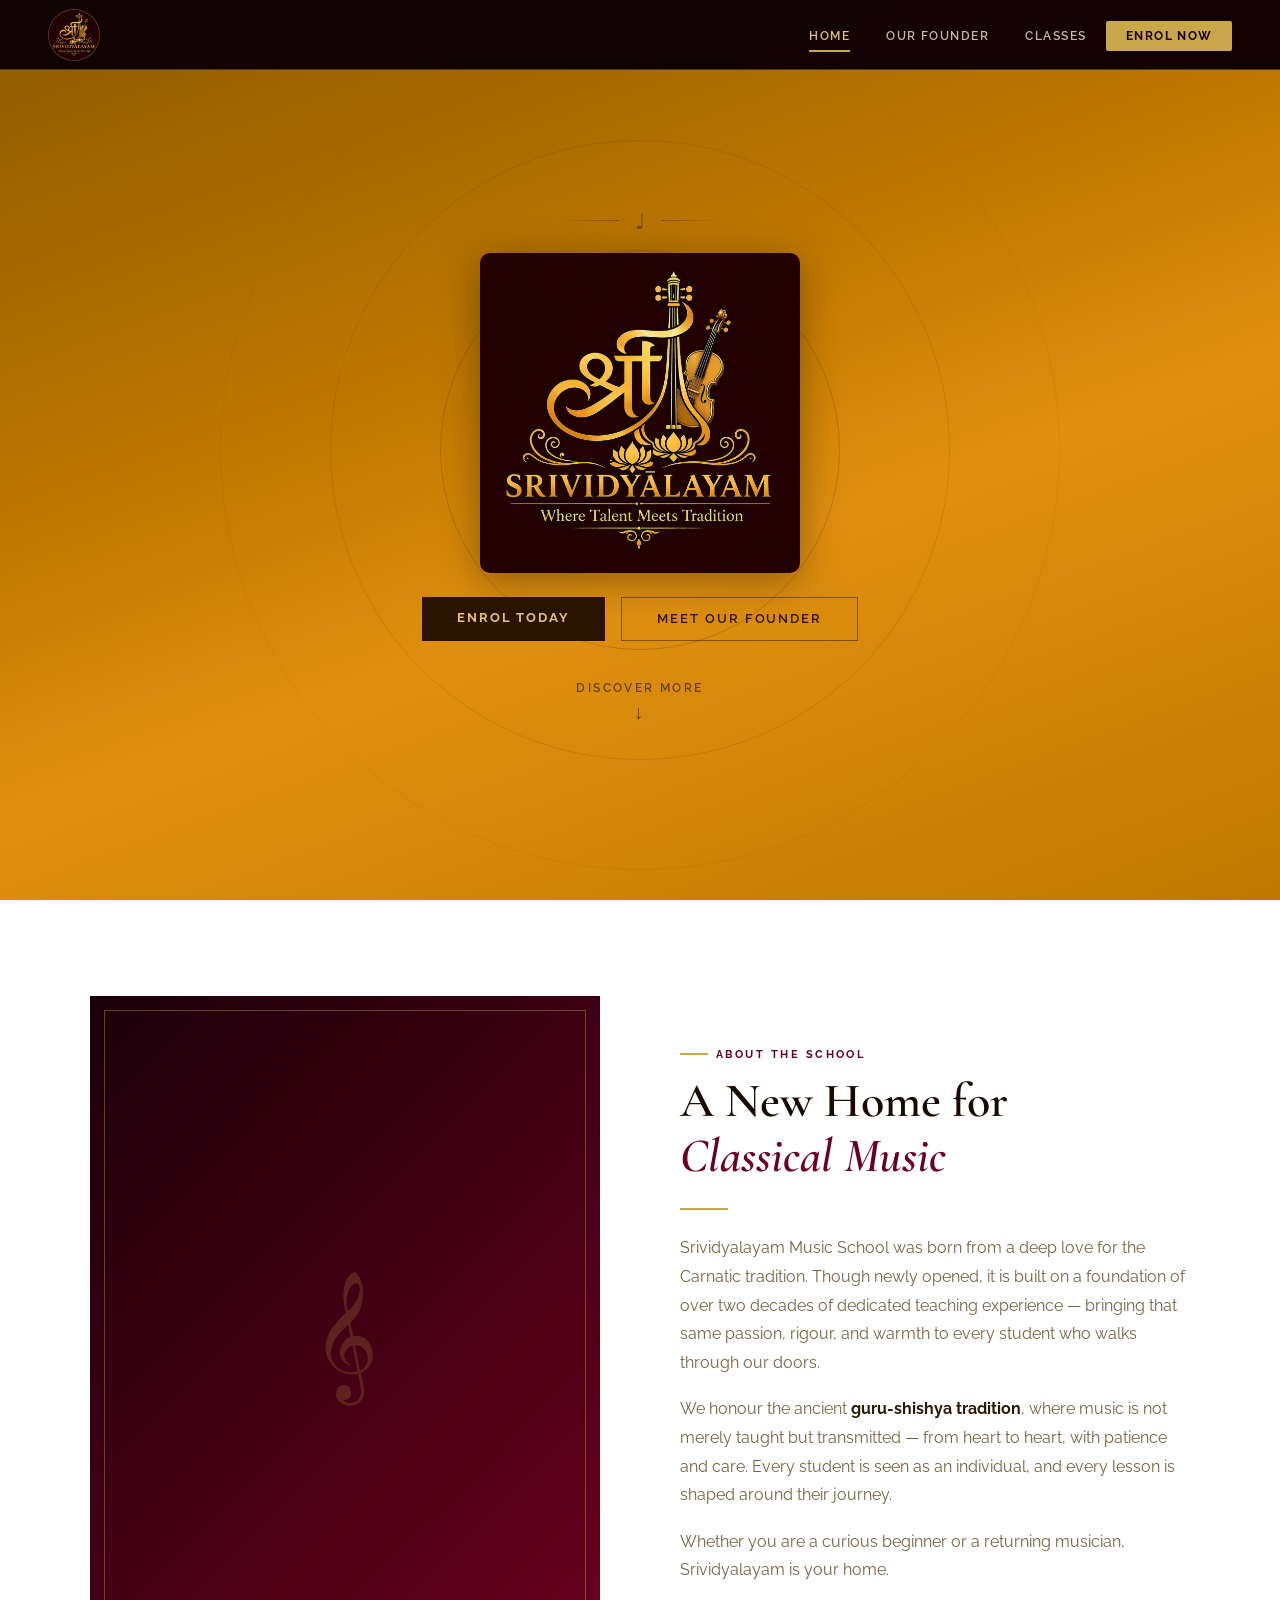
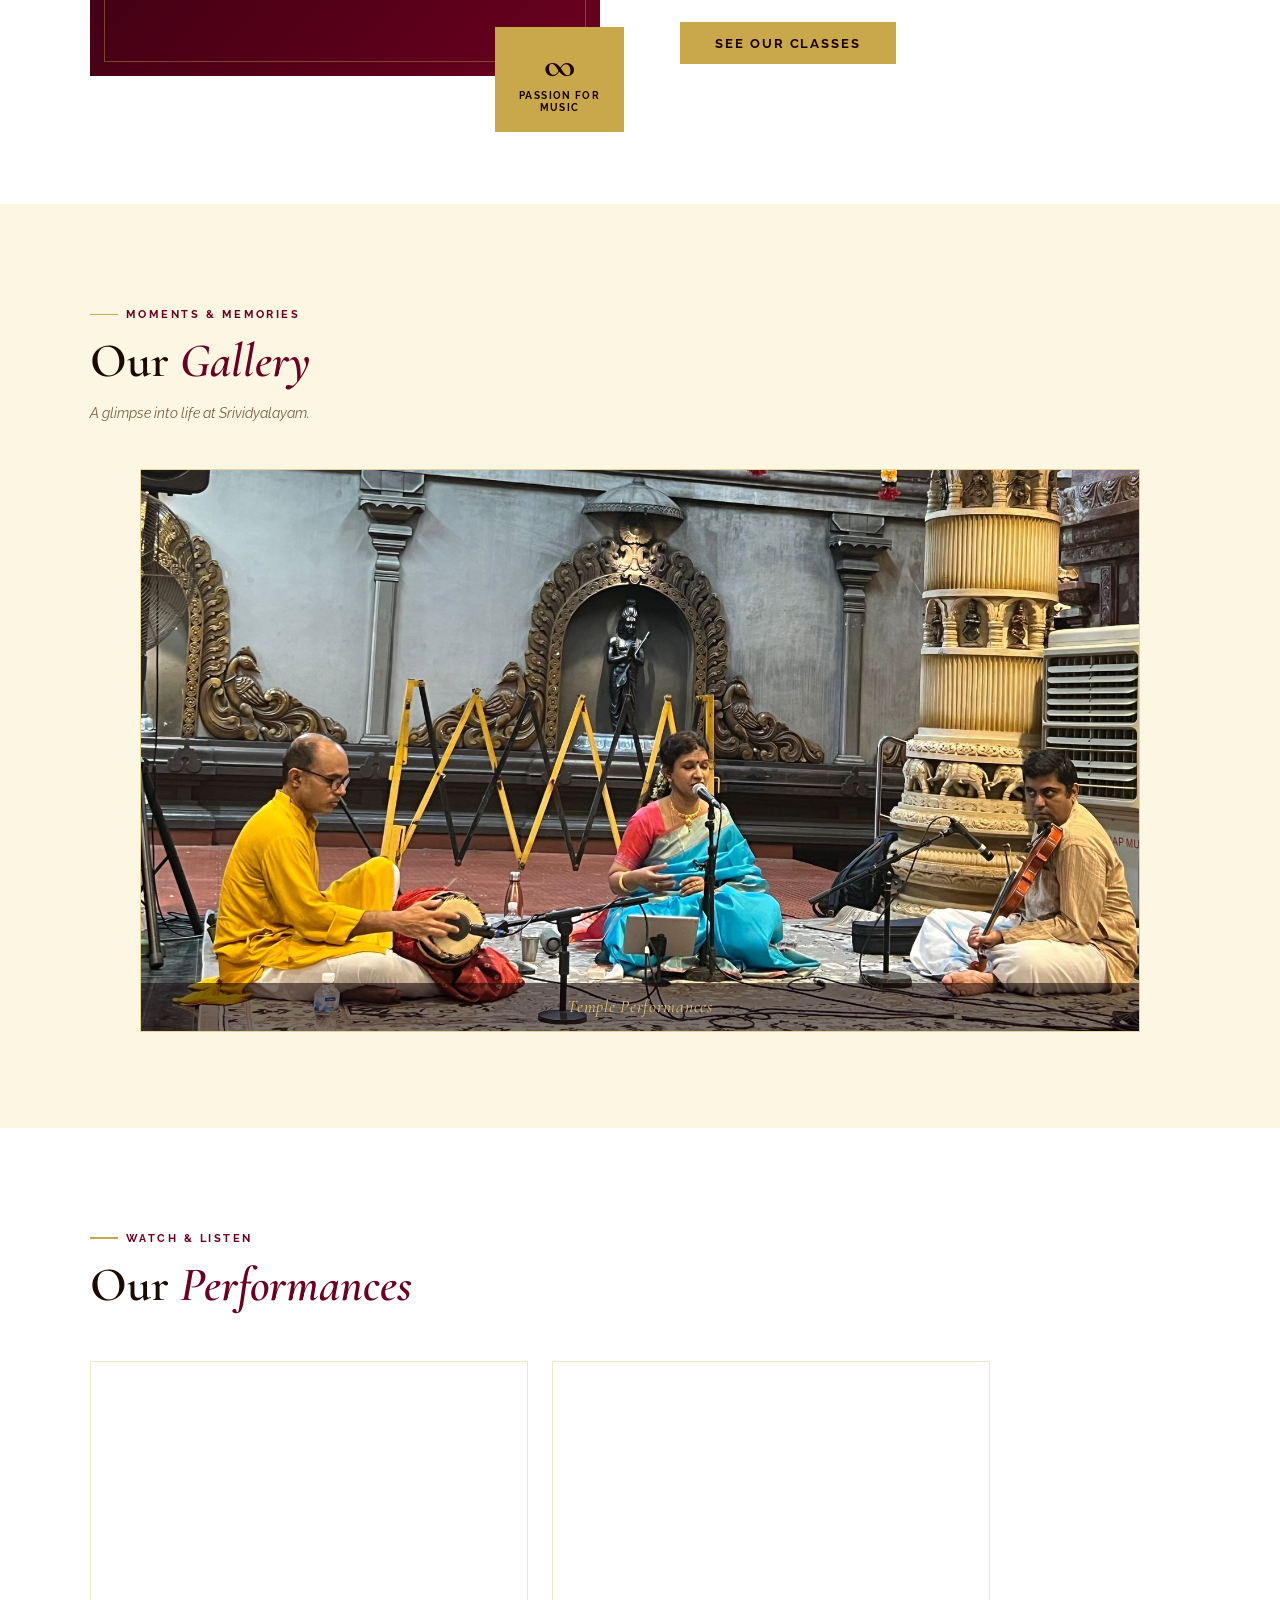
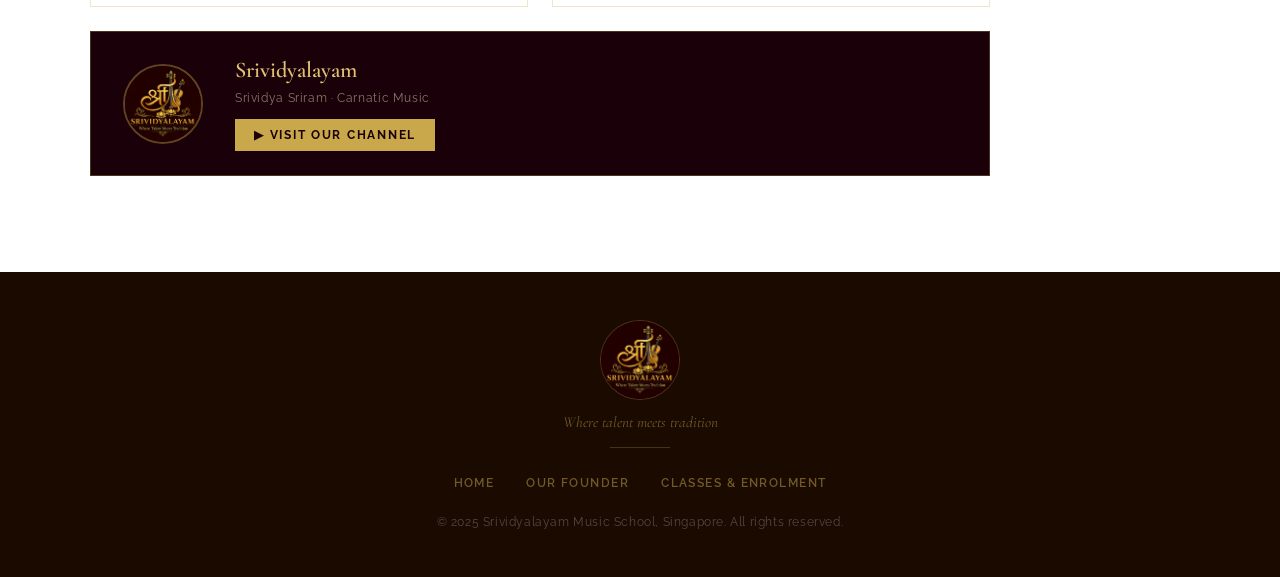
==== commit 123902d7: "edit content" ====
--- a/srividyalayam/index.html
+++ b/srividyalayam/index.html
@@ -175,15 +175,7 @@
       </div>
       <div class="videos-layout reveal">
 
-        <!-- LEFT: Channel box -->
-        <a href="https://youtube.com/@7gsrIvidya?si=K-zgXuPookEhFElF" target="_blank" class="youtube-channel">
-          <div class="yt-icon">▶</div>
-          <p class="yt-label">Watch more on our</p>
-          <p class="yt-title">YouTube Channel</p>
-          <span class="yt-btn">Visit Channel</span>
-        </a>
-
-        <!-- RIGHT: 2 videos stacked -->
+        <!-- TOP ROW: 2 videos side by side -->
         <div class="videos-grid">
           <div class="video-wrap">
             <iframe
@@ -202,6 +194,18 @@
             </iframe>
           </div>
         </div>
+
+        <!-- BOTTOM: Channel card same width as videos -->
+        <a href="https://youtube.com/@7gsrIvidya?si=K-zgXuPookEhFElF" target="_blank" class="youtube-channel">
+          <div class="yt-channel-inner">
+            <img src="images/logo.jpg" alt="Srividyalayam YouTube" class="yt-channel-img" />
+            <div class="yt-channel-info">
+              <div class="yt-channel-name">Srividyalayam</div>
+              <div class="yt-channel-sub">Srividya Sriram · Carnatic Music</div>
+              <span class="yt-btn">▶ Visit Our Channel</span>
+            </div>
+          </div>
+        </a>
 
       </div>
     </div>
--- a/srividyalayam/css/index.css
+++ b/srividyalayam/css/index.css
@@ -283,17 +283,17 @@
 }
 
 .videos-layout {
+    display: flex;
+    flex-direction: column;
+    gap: 1.5rem;
+    margin-top: 3rem;
+    max-width: 900px;
+}
+
+.videos-grid {
     display: grid;
-    grid-template-columns: 220px 1fr;
-    gap: 2rem;
-    margin-top: 3rem;
-    align-items: stretch;
-}
-
-.videos-grid {
-    display: flex;
-    flex-direction: column;
-    gap: 2rem;
+    grid-template-columns: 1fr 1fr;
+    gap: 1.5rem;
 }
 
 .video-wrap {
@@ -312,47 +312,55 @@
     border: none;
 }
 
+/* Channel card */
 .youtube-channel {
+    display: block;
     background: var(--crimson-deep);
     border: 1px solid rgba(201, 168, 76, 0.3);
-    padding: 2rem 1.5rem;
-    text-align: center;
-    display: flex;
-    flex-direction: column;
-    align-items: center;
-    justify-content: center;
-    gap: 1rem;
     text-decoration: none;
     transition: border-color 0.2s;
-}
-
-.youtube-channel:hover {
-    border-color: var(--gold);
-}
-
-.yt-icon {
-    font-size: 3rem;
-    color: var(--gold);
-}
-
-.yt-label {
-    font-size: 0.72rem;
-    font-weight: 600;
-    letter-spacing: 0.12em;
-    text-transform: uppercase;
-    color: rgba(245, 233, 200, 0.6);
-}
-
-.yt-title {
+    padding: 1.5rem 2rem;
+}
+
+.youtube-channel:hover { border-color: var(--gold); }
+
+.yt-channel-inner {
+    display: flex;
+    align-items: center;
+    gap: 2rem;
+}
+
+.yt-channel-img {
+    width: 80px;
+    height: 80px;
+    border-radius: 50%;
+    object-fit: cover;
+    border: 2px solid rgba(201, 168, 76, 0.4);
+    flex-shrink: 0;
+}
+
+.yt-channel-info {
+    display: flex;
+    flex-direction: column;
+    gap: 0.4rem;
+}
+
+.yt-channel-name {
     font-family: 'Cormorant Garamond', serif;
-    font-size: 1.3rem;
+    font-size: 1.4rem;
     font-weight: 600;
     color: var(--gold-light);
-    line-height: 1.3;
+}
+
+.yt-channel-sub {
+    font-size: 0.78rem;
+    color: rgba(245, 233, 200, 0.5);
+    letter-spacing: 0.05em;
 }
 
 .yt-btn {
     display: inline-block;
+    margin-top: 0.5rem;
     background: var(--gold);
     color: var(--crimson-deep);
     font-family: 'Raleway', sans-serif;
@@ -360,18 +368,14 @@
     font-weight: 700;
     letter-spacing: 0.15em;
     text-transform: uppercase;
-    padding: 0.65rem 1.2rem;
+    padding: 0.55rem 1.2rem;
     transition: background 0.2s;
-    margin-top: 0.5rem;
 }
 
 .yt-btn:hover { background: var(--gold-light); }
 
 @media (max-width: 768px) {
-    .videos-layout {
-        grid-template-columns: 1fr;
-    }
-    .youtube-channel {
-        padding: 2rem;
-    }
+    .videos-grid { grid-template-columns: 1fr; }
+    .yt-channel-inner { flex-direction: column; text-align: center; }
+    .videos-layout { max-width: 100%; }
 }
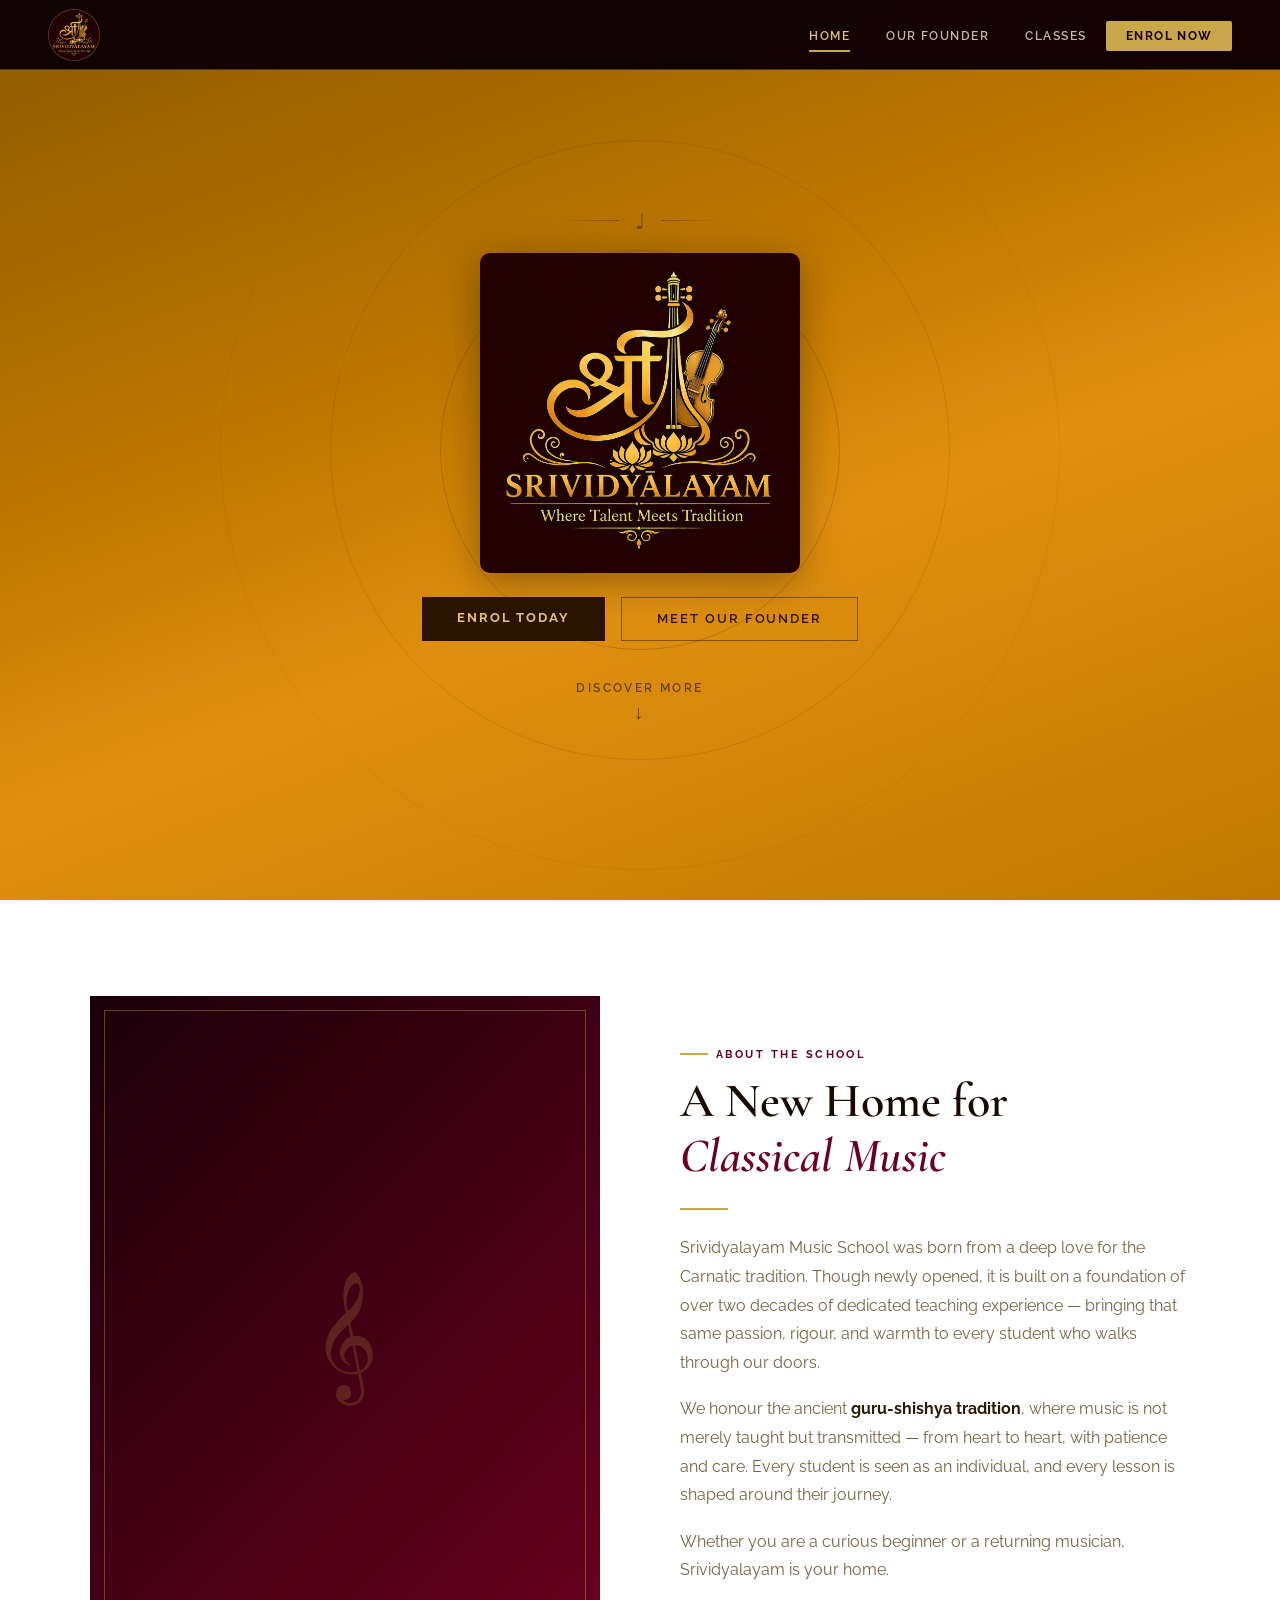
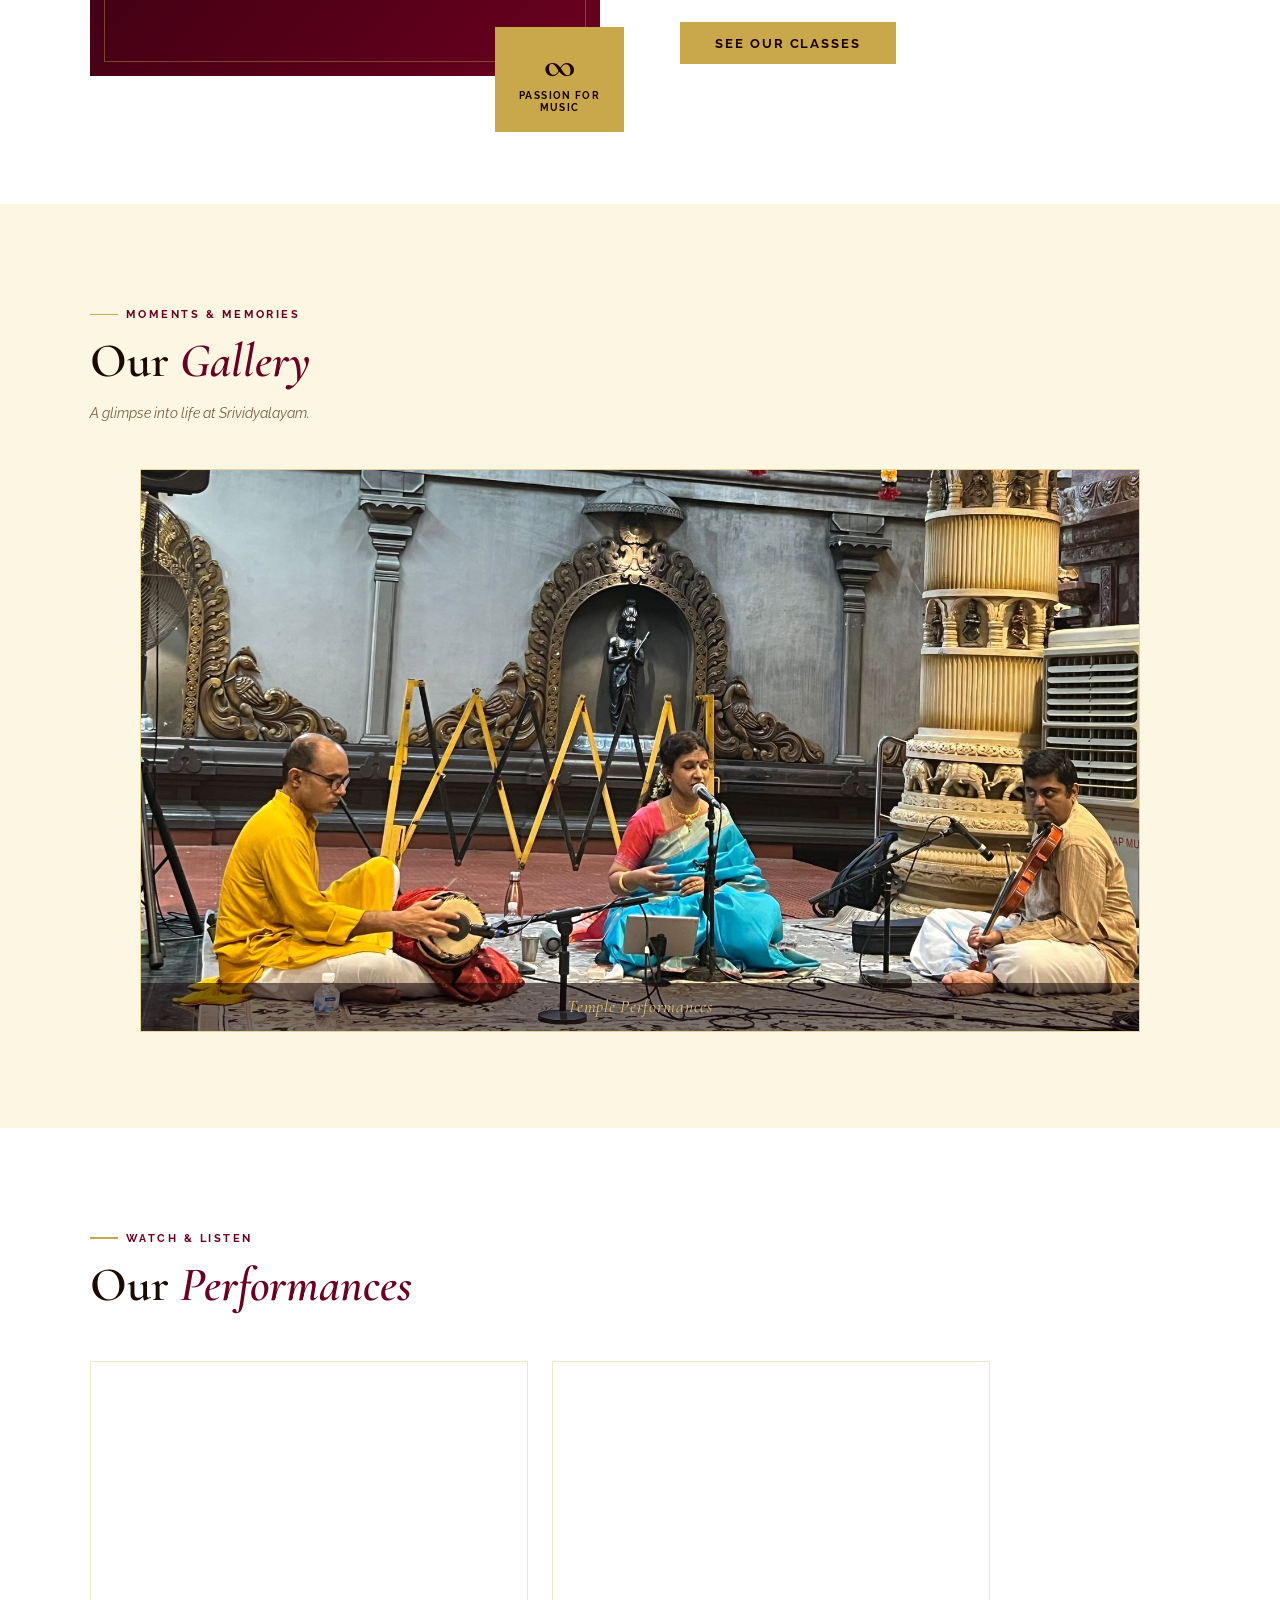
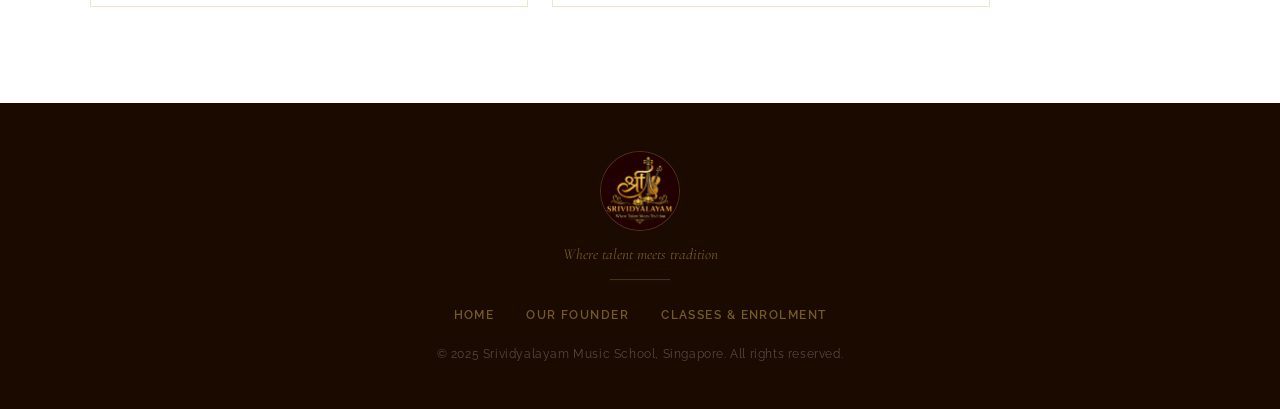
==== commit 372bf940: "edit content" ====
--- a/srividyalayam/index.html
+++ b/srividyalayam/index.html
@@ -195,17 +195,6 @@
           </div>
         </div>
 
-        <!-- BOTTOM: Channel card same width as videos -->
-        <a href="https://youtube.com/@7gsrIvidya?si=K-zgXuPookEhFElF" target="_blank" class="youtube-channel">
-          <div class="yt-channel-inner">
-            <img src="images/logo.jpg" alt="Srividyalayam YouTube" class="yt-channel-img" />
-            <div class="yt-channel-info">
-              <div class="yt-channel-name">Srividyalayam</div>
-              <div class="yt-channel-sub">Srividya Sriram · Carnatic Music</div>
-              <span class="yt-btn">▶ Visit Our Channel</span>
-            </div>
-          </div>
-        </a>
 
       </div>
     </div>
--- a/srividyalayam/css/index.css
+++ b/srividyalayam/css/index.css
@@ -310,52 +310,6 @@
     width: 100%;
     height: 100%;
     border: none;
-}
-
-/* Channel card */
-.youtube-channel {
-    display: block;
-    background: var(--crimson-deep);
-    border: 1px solid rgba(201, 168, 76, 0.3);
-    text-decoration: none;
-    transition: border-color 0.2s;
-    padding: 1.5rem 2rem;
-}
-
-.youtube-channel:hover { border-color: var(--gold); }
-
-.yt-channel-inner {
-    display: flex;
-    align-items: center;
-    gap: 2rem;
-}
-
-.yt-channel-img {
-    width: 80px;
-    height: 80px;
-    border-radius: 50%;
-    object-fit: cover;
-    border: 2px solid rgba(201, 168, 76, 0.4);
-    flex-shrink: 0;
-}
-
-.yt-channel-info {
-    display: flex;
-    flex-direction: column;
-    gap: 0.4rem;
-}
-
-.yt-channel-name {
-    font-family: 'Cormorant Garamond', serif;
-    font-size: 1.4rem;
-    font-weight: 600;
-    color: var(--gold-light);
-}
-
-.yt-channel-sub {
-    font-size: 0.78rem;
-    color: rgba(245, 233, 200, 0.5);
-    letter-spacing: 0.05em;
 }
 
 .yt-btn {
